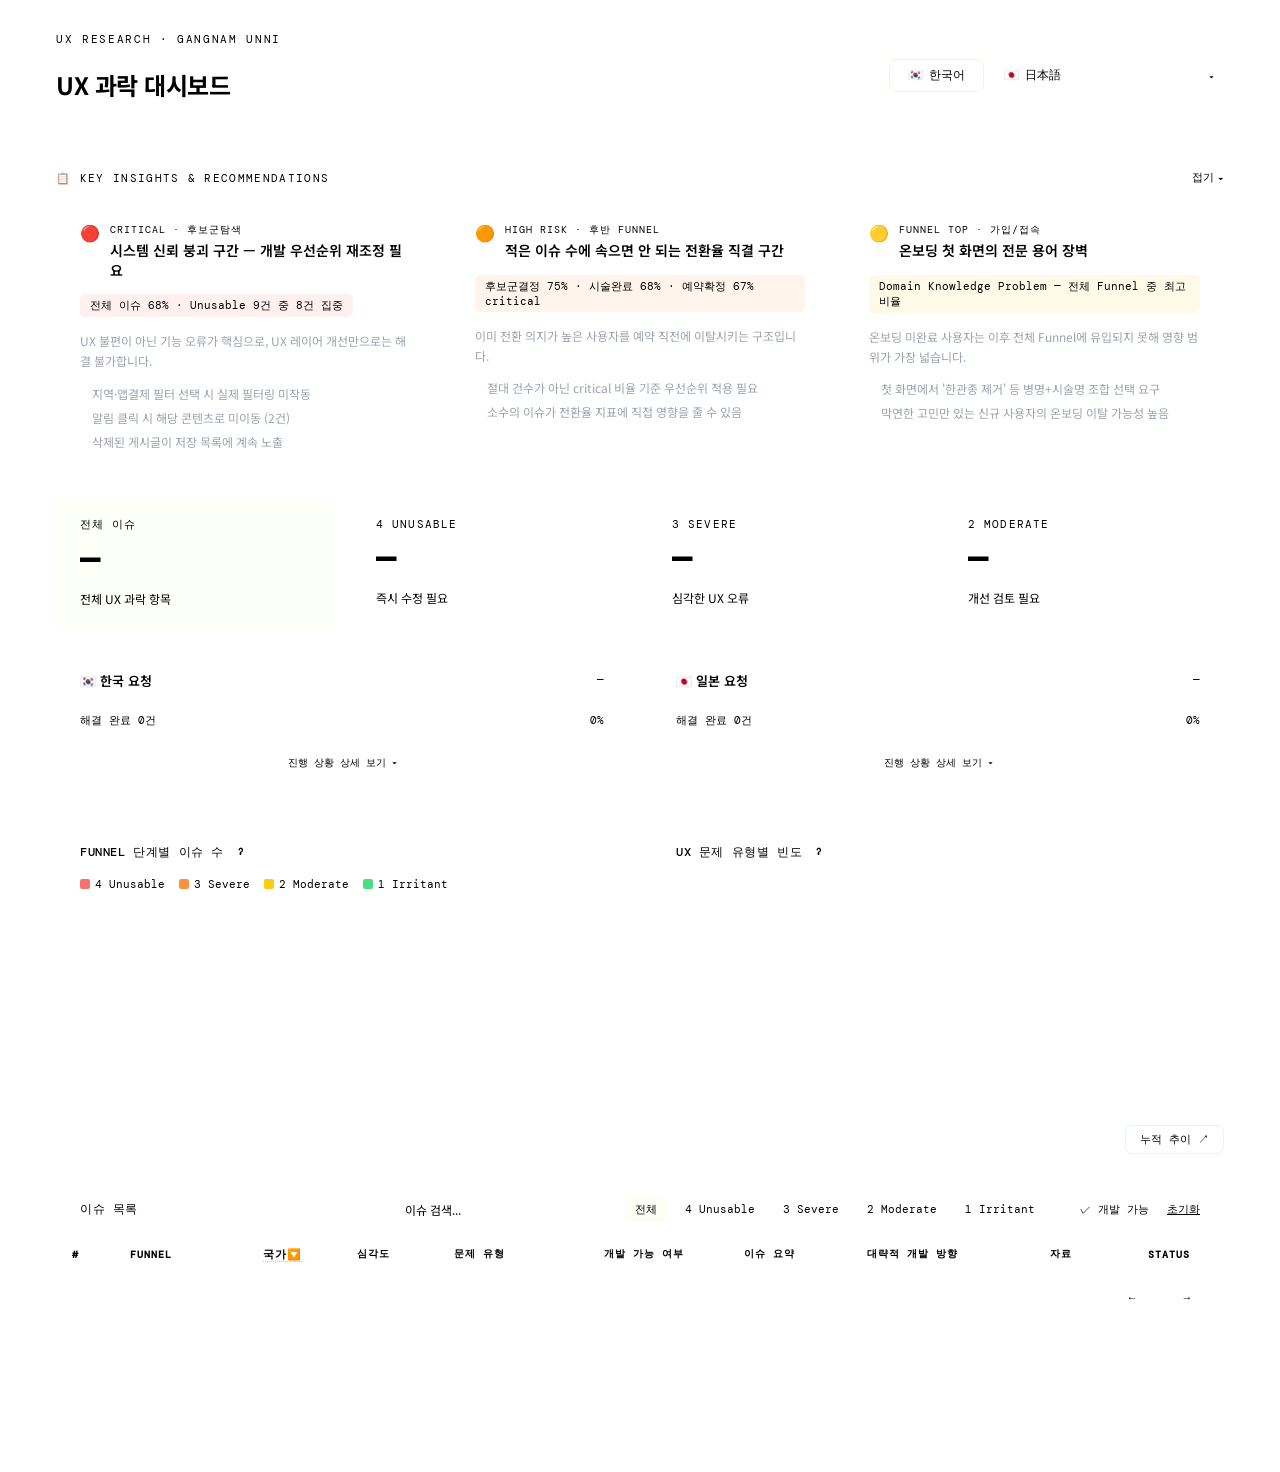
==== index.html @ 92f49748 "Split ux_dashboard_4.html into separate HTML/CSS/JS files - index.html: HTML structure only (20KB, w" ====
<!DOCTYPE html>
<html lang="ko">
<head>
<meta charset="UTF-8">
<meta name="viewport" content="width=device-width, initial-scale=1.0">
<title>UX 과락 대시보드 — 강남언니</title>
<link rel="preconnect" href="https://fonts.googleapis.com">
<link href="https://fonts.googleapis.com/css2?family=Noto+Sans+KR:wght@300;400;500;700&family=Noto+Sans+JP:wght@300;400;500;700&family=DM+Mono:wght@400;500&display=swap" rel="stylesheet">
<script src="https://cdnjs.cloudflare.com/ajax/libs/Chart.js/4.4.1/chart.umd.min.js"></script>
<link rel="stylesheet" href="style.css">
</head>
<body>

<!-- HEADER -->
<header>
  <div class="header-left">
    <div class="header-eyebrow" id="header-eyebrow">UX Research · Gangnam Unni</div>
    <h1 id="header-title">UX 과락 대시보드</h1>
  </div>
  <div class="header-right">
    <div class="lang-seg">
      <button class="lang-btn active-kr" id="btn-kr" onclick="setLang('kr')"><span>🇰🇷</span> 한국어</button>
      <button class="lang-btn" id="btn-jp" onclick="setLang('jp')"><span>🇯🇵</span> 日本語</button>
    </div>
    <div class="period-dropdown-wrap">
      <select class="period-dropdown" id="period-select" onchange="selectPeriod(this.value)"></select>
      <span class="dropdown-arrow">▾</span>
    </div>
  </div>
</header>

<!-- JP BANNER -->
<div class="jp-placeholder" id="jp-placeholder">
  <div class="jp-banner">
    <div>
      <div class="jp-banner-text">🗂 日本語版データはまだ登録されていません</div>
      <div class="jp-banner-sub">데이터 파일을 업로드하면 이 대시보드에 추가할 수 있습니다</div>
    </div>
    <div class="jp-upload-hint">+ 다음 분기에 파일 업로드 시 자동 추가</div>
  </div>
</div>

<!-- SUMMARY -->
<div class="summary-section">
  <div class="summary-header" onclick="toggleSummary()">
    <div class="summary-header-left">
      <div class="summary-eyebrow" id="summary-eyebrow">📋 Key Insights &amp; Recommendations</div>
    </div>
    <div class="summary-toggle">
      <span id="summary-toggle-text">접기</span>
      <span class="summary-toggle-icon" id="summary-toggle-icon">▾</span>
    </div>
  </div>
  <div class="summary-cards" id="summary-cards">

    <!-- CARD 1 -->
    <div class="summary-card red">
      <div class="summary-card-header">
        <div class="summary-icon">🔴</div>
        <div class="summary-card-titles">
          <div class="summary-card-label" id="sc1-label">Critical · 후보군탐색</div>
          <div class="summary-card-title" id="sc1-title">시스템 신뢰 붕괴 구간 — 개발 우선순위 재조정 필요</div>
        </div>
      </div>
      <div class="summary-stat" id="sc1-stat">전체 이슈 68% · Unusable 9건 중 8건 집중</div>
      <div class="summary-desc" id="sc1-desc">UX 불편이 아닌 기능 오류가 핵심으로, UX 레이어 개선만으로는 해결 불가합니다.</div>
      <div class="summary-bullets">
        <div class="summary-bullet"><div class="bullet-dot"></div><span id="sc1-b1">지역·앱결제 필터 선택 시 실제 필터링 미작동</span></div>
        <div class="summary-bullet"><div class="bullet-dot"></div><span id="sc1-b2">알림 클릭 시 해당 콘텐츠로 미이동 (2건)</span></div>
        <div class="summary-bullet"><div class="bullet-dot"></div><span id="sc1-b3">삭제된 게시글이 저장 목록에 계속 노출</span></div>
      </div>
    </div>

    <!-- CARD 2 -->
    <div class="summary-card orange">
      <div class="summary-card-header">
        <div class="summary-icon">🟠</div>
        <div class="summary-card-titles">
          <div class="summary-card-label" id="sc2-label">High Risk · 후반 Funnel</div>
          <div class="summary-card-title" id="sc2-title">적은 이슈 수에 속으면 안 되는 전환율 직결 구간</div>
        </div>
      </div>
      <div class="summary-stat" id="sc2-stat">후보군결정 75% · 시술완료 68% · 예약확정 67% critical</div>
      <div class="summary-desc" id="sc2-desc">이미 전환 의지가 높은 사용자를 예약 직전에 이탈시키는 구조입니다.</div>
      <div class="summary-bullets">
        <div class="summary-bullet"><div class="bullet-dot"></div><span id="sc2-b1">절대 건수가 아닌 critical 비율 기준 우선순위 적용 필요</span></div>
        <div class="summary-bullet"><div class="bullet-dot"></div><span id="sc2-b2">소수의 이슈가 전환율 지표에 직접 영향을 줄 수 있음</span></div>
      </div>
    </div>

    <!-- CARD 3 -->
    <div class="summary-card yellow">
      <div class="summary-card-header">
        <div class="summary-icon">🟡</div>
        <div class="summary-card-titles">
          <div class="summary-card-label" id="sc3-label">Funnel Top · 가입/접속</div>
          <div class="summary-card-title" id="sc3-title">온보딩 첫 화면의 전문 용어 장벽</div>
        </div>
      </div>
      <div class="summary-stat" id="sc3-stat">Domain Knowledge Problem — 전체 Funnel 중 최고 비율</div>
      <div class="summary-desc" id="sc3-desc">온보딩 미완료 사용자는 이후 전체 Funnel에 유입되지 못해 영향 범위가 가장 넓습니다.</div>
      <div class="summary-bullets">
        <div class="summary-bullet"><div class="bullet-dot"></div><span id="sc3-b1">첫 화면에서 '한관종 제거' 등 병명+시술명 조합 선택 요구</span></div>
        <div class="summary-bullet"><div class="bullet-dot"></div><span id="sc3-b2">막연한 고민만 있는 신규 사용자의 온보딩 이탈 가능성 높음</span></div>
      </div>
    </div>

  </div>
</div>

<!-- MAIN -->
<main id="main-content">
  <div class="kpi-row">
    <div class="kpi-card active" onclick="filterSeverity('all')" id="kpi-all">
      <div class="kpi-label" id="kpi-label-all">전체 이슈</div>
      <div class="kpi-value" style="color:var(--current-accent)" id="kpi-total-val">—</div>
      <div class="kpi-sub" id="kpi-sub-all">전체 UX 과락 항목</div>
    </div>
    <div class="kpi-card" onclick="filterSeverity('4 Unusable')" id="kpi-4">
      <div class="kpi-label">4 Unusable</div>
      <div class="kpi-value sev-4" id="kpi-4-val">—</div>
      <div class="kpi-sub" id="kpi-sub-4">즉시 수정 필요</div>
    </div>
    <div class="kpi-card" onclick="filterSeverity('3 Severe')" id="kpi-3">
      <div class="kpi-label">3 Severe</div>
      <div class="kpi-value sev-3" id="kpi-3-val">—</div>
      <div class="kpi-sub" id="kpi-sub-3">심각한 UX 오류</div>
    </div>
    <div class="kpi-card" onclick="filterSeverity('2 Moderate')" id="kpi-2">
      <div class="kpi-label">2 Moderate</div>
      <div class="kpi-value sev-2" id="kpi-2-val">—</div>
      <div class="kpi-sub" id="kpi-sub-2">개선 검토 필요</div>
    </div>
  </div>

  <div class="country-row" id="country-row">
    <div class="country-card">
      <div class="country-card-header">
        <span class="country-card-title" id="country-kr-title">🇰🇷 한국 요청</span>
        <span class="country-card-total" id="country-kr-total">—</span>
      </div>
      <div class="country-progress-wrap">
        <div class="country-progress-bg" id="country-kr-bar"></div>
        <div class="country-progress-label">
          <span id="country-kr-done">해결 완료 0건</span>
          <span id="country-kr-pct">0%</span>
        </div>
      </div>
      <div class="country-legend" id="country-kr-legend"></div>
      <button class="country-detail-btn" id="country-kr-detail-btn" onclick="toggleCountryDetail()"><span class="detail-btn-text">진행 상황 상세 보기</span> <span class="detail-btn-arrow">▾</span></button>
      <div class="country-detail-panel" id="country-kr-detail-panel">
        <div class="country-vbar-area" id="country-kr-vbar"></div>
      </div>
    </div>
    <div class="country-card">
      <div class="country-card-header">
        <span class="country-card-title" id="country-jp-title">🇯🇵 일본 요청</span>
        <span class="country-card-total" id="country-jp-total">—</span>
      </div>
      <div class="country-progress-wrap">
        <div class="country-progress-bg" id="country-jp-bar"></div>
        <div class="country-progress-label">
          <span id="country-jp-done">해결 완료 0건</span>
          <span id="country-jp-pct">0%</span>
        </div>
      </div>
      <div class="country-legend" id="country-jp-legend"></div>
      <button class="country-detail-btn" id="country-jp-detail-btn" onclick="toggleCountryDetail()"><span class="detail-btn-text">진행 상황 상세 보기</span> <span class="detail-btn-arrow">▾</span></button>
      <div class="country-detail-panel" id="country-jp-detail-panel">
        <div class="country-vbar-area" id="country-jp-vbar"></div>
      </div>
    </div>
  </div>

  <div class="charts-row">
    <div class="chart-card">
      <div class="chart-title-wrap">
        <span class="chart-title" id="funnel-chart-title">Funnel 단계별 이슈 수</span>
        <div class="chart-info-btn">?
          <div class="chart-tooltip-panel">
            <div class="tooltip-section-title">Severity Scale</div>
            <div class="tooltip-item">
              <div class="tooltip-item-header"><span class="sev-badge s4">4 Unusable</span></div>
              <div class="tooltip-item-en">The user is not able to or will not want to use a particular part of the product because of the way that the product has been designed and implemented.</div>
              <div class="tooltip-item-kr">제품의 설계 및 구현 방식 때문에 사용자가 제품의 특정 부분을 사용할 수 없거나 사용하고 싶어하지 않습니다.</div>
              <div class="tooltip-item-jp">製品の設計・実装により、ユーザーが製品の特定部分を使用できない、または使いたくない状態。</div>
            </div>
            <div class="tooltip-item">
              <div class="tooltip-item-header"><span class="sev-badge s3">3 Severe</span></div>
              <div class="tooltip-item-en">The user will probably use or attempt to use the product here, but will be severely limited in his or her ability to do so.</div>
              <div class="tooltip-item-kr">사용자는 제품을 사용하거나 사용을 시도하겠지만, 심각한 제약이 따릅니다.</div>
              <div class="tooltip-item-jp">ユーザーは製品を使用または使用を試みるが、深刻な制約が伴う。</div>
            </div>
            <div class="tooltip-item">
              <div class="tooltip-item-header"><span class="sev-badge s2">2 Moderate</span></div>
              <div class="tooltip-item-en">The user will be able to use the product in most cases, but will have to undertake some moderate effort in getting around the problem.</div>
              <div class="tooltip-item-kr">대부분의 경우, 사용자는 제품을 사용할 수 있지만 문제를 해결하기 위해 어느 정도 노력을 기울여야 합니다.</div>
              <div class="tooltip-item-jp">ほとんどの場合、製品を使用できるが、問題を回避するためにある程度の努力が必要。</div>
            </div>
            <div class="tooltip-item">
              <div class="tooltip-item-header"><span class="sev-badge s1">1 Irritant</span></div>
              <div class="tooltip-item-en">The problem occurs only intermittently, can be circumvented easily, or is dependent on a standard that is outside the product's boundaries. Could also be a cosmetic problem.</div>
              <div class="tooltip-item-kr">문제가 간헐적으로만 발생하거나, 쉽게 해결할 수 있거나, 제품을 넘어선 기준에 관련된 문제입니다. 형태나 미적인 측면의 문제일 수도 있습니다.</div>
              <div class="tooltip-item-jp">問題は散発的・容易に回避可能か、製品範囲外の基準に関わるもの。外観や美観上の問題も含む。</div>
            </div>
          </div>
        </div>
      </div>
      <div class="stack-legend">
        <div class="legend-item"><div class="legend-dot" style="background:#f87171"></div>4 Unusable</div>
        <div class="legend-item"><div class="legend-dot" style="background:#fb923c"></div>3 Severe</div>
        <div class="legend-item"><div class="legend-dot" style="background:#facc15"></div>2 Moderate</div>
        <div class="legend-item"><div class="legend-dot" style="background:#4ade80"></div>1 Irritant</div>
      </div>
      <div class="funnel-bars" id="funnel-bars"></div>
    </div>
    <div class="chart-card">
      <div class="chart-title-wrap">
        <span class="chart-title" id="prob-chart-title">UX 문제 유형별 빈도</span>
        <div class="chart-info-btn">?
          <div class="chart-tooltip-panel align-right">
            <div class="tooltip-section-title tooltip-kr-title">UX 문제 유형</div>
              <div class="tooltip-section-title tooltip-jp-title">UX問題タイプ</div>
            <div class="tooltip-item">
              <div class="tooltip-prob-name">UX Writing Fail</div>
              <div class="tooltip-prob-desc">레이블, 안내문구 등 고객이 인지하는 단어 또는 문장에 발생하는 문제</div>
              <div class="tooltip-prob-desc-jp">ラベル・案内文など、顧客が認識する言葉や文章に関する問題。</div>
            </div>
            <div class="tooltip-item">
              <div class="tooltip-prob-name">Priority Fail</div>
              <div class="tooltip-prob-desc">화면 상의 우선순위가 불명확하여 발생하는 문제</div>
              <div class="tooltip-prob-desc-jp">画面上の優先順位が不明確で生じる問題。</div>
            </div>
            <div class="tooltip-item">
              <div class="tooltip-prob-name">Cognitive Load Problem</div>
              <div class="tooltip-prob-desc">고객에게 인지적 부하를 일으켜 선택에 어려움을 가중시키는 문제</div>
              <div class="tooltip-prob-desc-jp">顧客に認知的負荷を与え、選択を困難にする問題。</div>
            </div>
            <div class="tooltip-item">
              <div class="tooltip-prob-name">Domain Knowledge Problem</div>
              <div class="tooltip-prob-desc">고객에게 높은 수준의 전문성을 요구하는 문제</div>
              <div class="tooltip-prob-desc-jp">顧客に高い専門知識を要求する問題。</div>
            </div>
            <div class="tooltip-item">
              <div class="tooltip-prob-name">Expectation Fail</div>
              <div class="tooltip-prob-desc">고객과의 인터랙션에서 출력이 고객의 기대와 호응하지 않아 발생하는 문제 전반</div>
              <div class="tooltip-prob-desc-jp">操作に対する出力が顧客の期待と合わず生じる問題全般。</div>
            </div>
            <div class="tooltip-item">
              <div class="tooltip-prob-name">UX Consistency Fail</div>
              <div class="tooltip-prob-desc">일관되지 못한 UX/UI로 인해 발생하는 문제</div>
              <div class="tooltip-prob-desc-jp">一貫性のないUX/UIにより生じる問題。</div>
            </div>
            <div class="tooltip-item">
              <div class="tooltip-prob-name">Poor UX Problem</div>
              <div class="tooltip-prob-desc">제품이 갖춰야 할 기본적인 기능성 미달에 대한 문제</div>
              <div class="tooltip-prob-desc-jp">製品が備えるべき基本的な機能性が不足している問題。</div>
            </div>
          </div>
        </div>
      </div>
      <div class="chart-wrap"><canvas id="probChart"></canvas></div>
    </div>
  </div>

  <div class="trend-toggle-wrap">
    <button class="trend-toggle-btn" id="trend-toggle-btn" onclick="toggleTrend()">누적 추이 ↗</button>
  </div>
  <div class="trend-panel" id="trend-panel"></div>

  <div class="table-card">
    <div class="table-header">
      <div class="table-title" id="table-title">이슈 목록</div>
      <div class="filters">
        <input class="search-input" id="searchInput" type="text" placeholder="이슈 검색...">
        <button class="filter-btn active" onclick="filterSeverity('all')" id="fb-all">전체</button>
        <button class="filter-btn" onclick="filterSeverity('4 Unusable')" id="fb-4" style="color:var(--s4)">4 Unusable</button>
        <button class="filter-btn" onclick="filterSeverity('3 Severe')" id="fb-3" style="color:var(--s3)">3 Severe</button>
        <button class="filter-btn" onclick="filterSeverity('2 Moderate')" id="fb-2" style="color:var(--s2)">2 Moderate</button>
        <button class="filter-btn" onclick="filterSeverity('1 Irritant')" id="fb-1" style="color:var(--s1)">1 Irritant</button>
        <span class="filter-divider"></span>
        <button class="filter-btn spec-filter-btn" onclick="toggleServerSpec()" id="fb-server-spec">✓ 개발 가능</button>
        <button class="reset-btn" onclick="resetAll()" id="reset-btn">초기화</button>
      </div>
    </div>
    <table class="issue-table">
      <thead>
        <tr>
          <th>#</th><th id="th-funnel">Funnel</th><th id="th-origin" style="text-align:center;white-space:nowrap;position:relative"><div class="th-origin-wrap"><span class="origin-filter-btn" id="origin-filter-btn" onclick="toggleOriginDropdown(event)"><span id="origin-filter-label">국가</span>🔽</span><div class="origin-filter-dropdown" id="origin-filter-dropdown" style="display:none"><div class="origin-filter-option active" data-val="all" onclick="setOriginFilter('all')">전체</div><div class="origin-filter-option" data-val="kr" onclick="setOriginFilter('kr')">KR</div><div class="origin-filter-option" data-val="jp" onclick="setOriginFilter('jp')">JP</div></div></div></th><th id="th-sev">심각도</th>
          <th id="th-type">문제 유형</th><th id="th-server-spec" style="text-align:center;white-space:nowrap">개발 가능 여부</th><th id="th-summary">이슈 요약</th><th id="th-dev-dir">대략적 개발 방향</th><th id="th-media">자료</th><th id="th-resolved" style="text-align:center;white-space:nowrap">Status</th>
        </tr>
      </thead>
      <tbody id="issueTableBody"></tbody>
    </table>
    <div class="table-footer">
      <span id="table-count"></span>
      <div class="page-btns">
        <button class="page-btn" id="prevBtn" onclick="changePage(-1)">←</button>
        <span id="page-indicator" style="padding:0 8px;"></span>
        <button class="page-btn" id="nextBtn" onclick="changePage(1)">→</button>
      </div>
    </div>
  </div>
</main>

<!-- MODAL -->
<div class="modal-overlay" id="modalOverlay" onclick="closeModal(event)">
  <div class="modal">
    <div class="modal-header">
      <button class="modal-close" onclick="closeModalDirect()">✕</button>
      <div class="modal-id" id="modal-id"></div>
      <div class="modal-headline" id="modal-headline"></div>
      <div class="modal-meta" id="modal-meta"></div>
    </div>
    <div class="modal-body" id="modal-body"></div>
  </div>
</div>

<!-- LIGHTBOX -->
<div class="lightbox" id="lightbox" onclick="closeLightbox()">
  <button class="lightbox-close" onclick="closeLightbox()">✕</button>
  <img id="lightbox-img" src="" alt="">
</div>

<div class="stack-tooltip" id="stackTooltip"></div>


<script src="dashboard.js"></script>
</body>
</html>
---- style.css ----
--bg:#0d0f14;--surface:#161a23;--surface2:#1e2330;--border:#2a2f3d;
    --text:#e8eaf0;--muted:#6b7280;--accent:#c8f564;--accent-jp:#f9a8d4;
    --s1:#4ade80;--s2:#facc15;--s3:#fb923c;--s4:#f87171;
    --funnel-color:#7dd3fc;--radius:12px;--current-accent:#c8f564;
  }
  *{box-sizing:border-box;margin:0;padding:0;}
  body{font-family:"Noto Sans KR",sans-serif;background:var(--bg);color:var(--text);min-height:100vh;}
  body.lang-jp{font-family:"Noto Sans JP",sans-serif;}

  /* HEADER */
  header{padding:24px 48px;border-bottom:1px solid var(--border);display:flex;align-items:center;justify-content:space-between;gap:24px;flex-wrap:wrap;}
  .header-left{display:flex;flex-direction:column;gap:5px;}
  .header-eyebrow{font-family:"DM Mono",monospace;font-size:11px;letter-spacing:0.15em;color:var(--current-accent);text-transform:uppercase;transition:color 0.3s;}
  h1{font-size:24px;font-weight:700;letter-spacing:-0.02em;}
  .header-right{display:flex;align-items:center;gap:12px;}
  .lang-seg{display:flex;background:var(--surface);border:1px solid var(--border);border-radius:10px;padding:3px;gap:2px;}
  .lang-btn{font-family:"DM Mono",monospace;font-size:12px;font-weight:500;padding:7px 18px;border-radius:7px;border:none;background:transparent;color:var(--muted);cursor:pointer;transition:all 0.2s;display:flex;align-items:center;gap:6px;white-space:nowrap;}
  .lang-btn:hover{color:var(--text);}
  .lang-btn.active-kr{background:var(--surface2);color:var(--accent);border:1px solid rgba(200,245,100,0.3);}
  .lang-btn.active-jp{background:var(--surface2);color:var(--accent-jp);border:1px solid rgba(249,168,212,0.3);}
  .period-dropdown-wrap{position:relative;}
  .period-dropdown{appearance:none;-webkit-appearance:none;background:var(--surface);border:1px solid var(--border);color:var(--text);font-family:"DM Mono",monospace;font-size:12px;padding:8px 32px 8px 14px;border-radius:8px;cursor:pointer;outline:none;transition:border-color 0.15s;min-width:130px;}
  .period-dropdown:hover{border-color:var(--muted);}
  .period-dropdown:focus{border-color:var(--current-accent);}
  .dropdown-arrow{position:absolute;right:10px;top:50%;transform:translateY(-50%);pointer-events:none;color:var(--muted);font-size:10px;}

  /* JP BANNER */
  .jp-placeholder{display:none;}
  .jp-placeholder.visible{display:block;}
  .jp-banner{background:linear-gradient(135deg,rgba(249,168,212,0.06),rgba(249,168,212,0.02));border-bottom:1px solid rgba(249,168,212,0.15);padding:18px 48px;display:flex;align-items:center;justify-content:space-between;gap:16px;}
  .jp-banner-text{font-size:13px;color:var(--accent-jp);}
  .jp-banner-sub{font-size:11px;color:var(--muted);margin-top:3px;font-family:"DM Mono",monospace;}
  .jp-upload-hint{font-size:11px;font-family:"DM Mono",monospace;color:var(--muted);border:1px dashed rgba(249,168,212,0.25);border-radius:6px;padding:8px 14px;white-space:nowrap;}

  /* SUMMARY SECTION */
  .summary-section{padding:28px 48px 0;}
  .summary-header{display:flex;align-items:center;justify-content:space-between;margin-bottom:16px;cursor:pointer;user-select:none;}
  .summary-header-left{display:flex;align-items:center;gap:10px;}
  .summary-eyebrow{font-family:"DM Mono",monospace;font-size:11px;letter-spacing:0.12em;color:var(--current-accent);text-transform:uppercase;}
  .summary-toggle{font-family:"DM Mono",monospace;font-size:11px;color:var(--muted);display:flex;align-items:center;gap:4px;transition:color 0.15s;}
  .summary-toggle:hover{color:var(--text);}
  .summary-toggle-icon{transition:transform 0.25s;}
  .summary-toggle-icon.collapsed{transform:rotate(-90deg);}

  .summary-cards{display:grid;grid-template-columns:repeat(3,1fr);gap:16px;overflow:hidden;max-height:600px;transition:max-height 0.4s cubic-bezier(0.16,1,0.3,1),opacity 0.3s;}
  .summary-cards.collapsed{max-height:0;opacity:0;pointer-events:none;}

  .summary-card{background:var(--surface);border:1px solid var(--border);border-radius:var(--radius);padding:22px 24px;display:flex;flex-direction:column;gap:14px;}
  .summary-card.red{border-left:3px solid var(--s4);}
  .summary-card.orange{border-left:3px solid var(--s3);}
  .summary-card.yellow{border-left:3px solid var(--s2);}

  .summary-card-header{display:flex;align-items:flex-start;gap:10px;}
  .summary-icon{font-size:16px;line-height:1;margin-top:1px;flex-shrink:0;}
  .summary-card-titles{}
  .summary-card-label{font-family:"DM Mono",monospace;font-size:10px;letter-spacing:0.1em;color:var(--muted);text-transform:uppercase;margin-bottom:4px;}
  .summary-card-title{font-size:14px;font-weight:600;line-height:1.4;color:var(--text);}

  .summary-desc{font-size:12px;line-height:1.65;color:#9ca3af;}

  .summary-bullets{display:flex;flex-direction:column;gap:6px;}
  .summary-bullet{display:flex;align-items:flex-start;gap:8px;font-size:12px;color:#9ca3af;line-height:1.5;}
  .bullet-dot{width:4px;height:4px;border-radius:50%;flex-shrink:0;margin-top:6px;}
  .red .bullet-dot{background:var(--s4);}
  .orange .bullet-dot{background:var(--s3);}
  .yellow .bullet-dot{background:var(--s2);}

  .summary-stat{font-family:"DM Mono",monospace;font-size:11px;padding:4px 10px;border-radius:5px;display:inline-flex;align-items:center;gap:5px;width:fit-content;}
  .red .summary-stat{background:rgba(248,113,113,0.1);color:var(--s4);}
  .orange .summary-stat{background:rgba(251,146,60,0.1);color:var(--s3);}
  .yellow .summary-stat{background:rgba(250,204,21,0.1);color:var(--s2);}

  /* MAIN */
  main{padding:24px 48px;display:grid;gap:24px;}

  /* KPI */
  .kpi-row{display:grid;grid-template-columns:repeat(4,1fr);gap:16px;}
  .kpi-card{background:var(--surface);border:1px solid var(--border);border-radius:var(--radius);padding:20px 24px;display:flex;flex-direction:column;gap:8px;cursor:pointer;transition:border-color 0.2s,transform 0.15s;}
  .kpi-card:hover{border-color:var(--current-accent);transform:translateY(-2px);}
  .kpi-card.active{border-color:var(--current-accent);background:rgba(200,245,100,0.04);}
  body.lang-jp .kpi-card.active{background:rgba(249,168,212,0.04);}
  .kpi-label{font-size:11px;font-family:"DM Mono",monospace;letter-spacing:0.1em;color:var(--muted);text-transform:uppercase;}
  .kpi-value{font-size:32px;font-weight:700;font-family:"DM Mono",monospace;letter-spacing:-0.03em;}
  .kpi-sub{font-size:12px;color:var(--muted);}
  .sev-1{color:var(--s1);}.sev-2{color:var(--s2);}.sev-3{color:var(--s3);}.sev-4{color:var(--s4);}

  /* CHARTS */
  .charts-row{display:grid;grid-template-columns:1fr 1fr;gap:24px;}
  .chart-card{background:var(--surface);border:1px solid var(--border);border-radius:var(--radius);padding:24px;display:flex;flex-direction:column;}
  .chart-title-wrap{display:flex;align-items:center;gap:8px;margin-bottom:16px;}
  .chart-title{font-size:12px;font-weight:500;color:var(--muted);letter-spacing:0.05em;font-family:"DM Mono",monospace;text-transform:uppercase;}
  .chart-info-btn{position:relative;width:16px;height:16px;border-radius:50%;border:1.5px solid var(--border);color:var(--muted);font-size:9px;font-family:"DM Mono",monospace;font-weight:700;cursor:pointer;display:flex;align-items:center;justify-content:center;flex-shrink:0;transition:border-color 0.15s,color 0.15s,background 0.15s;user-select:none;line-height:1;}
  .chart-info-btn:hover{border-color:var(--current-accent);color:var(--current-accent);background:rgba(200,245,100,0.06);}
  body.lang-jp .chart-info-btn:hover{background:rgba(249,168,212,0.06);}
  .chart-tooltip-panel{position:absolute;top:calc(100% + 8px);left:0;width:360px;background:var(--surface2);border:1px solid var(--border);border-radius:var(--radius);padding:16px 18px;z-index:300;opacity:0;pointer-events:none;transition:opacity 0.15s,transform 0.15s;transform:translateY(-6px);box-shadow:0 12px 40px rgba(0,0,0,0.55);}
  .chart-tooltip-panel.align-right{left:auto;right:0;}
  .chart-info-btn:hover .chart-tooltip-panel{opacity:1;pointer-events:auto;transform:translateY(0);}
  .tooltip-section-title{font-family:"DM Mono",monospace;font-size:9px;letter-spacing:0.14em;color:var(--muted);text-transform:uppercase;margin-bottom:12px;}
  .tooltip-item{padding:10px 0;border-bottom:1px solid var(--border);display:flex;flex-direction:column;gap:5px;}
  .tooltip-item:first-of-type{padding-top:0;}
  .tooltip-item:last-child{border-bottom:none;padding-bottom:0;}
  .tooltip-item-header{margin-bottom:2px;}
  .tooltip-item-en{font-size:11px;color:var(--text);line-height:1.55;}
  .tooltip-item-kr{font-size:11px;color:var(--muted);line-height:1.55;}
  body.lang-jp .tooltip-item-kr{display:none;}
  .tooltip-item-jp{display:none;font-size:11px;color:var(--muted);line-height:1.55;}
  body.lang-jp .tooltip-item-jp{display:block;}
  body.lang-jp .tooltip-prob-desc{display:none;}
  .tooltip-prob-desc-jp{display:none;font-size:11px;color:var(--muted);line-height:1.55;}
  body.lang-jp .tooltip-prob-desc-jp{display:block;}
  .tooltip-kr-title{}
  body.lang-jp .tooltip-kr-title{display:none;}
  .tooltip-jp-title{display:none;}
  body.lang-jp .tooltip-jp-title{display:block;}
  .tooltip-prob-name{font-size:11px;font-weight:600;color:var(--text);font-family:"DM Mono",monospace;}
  .tooltip-prob-desc{font-size:11px;color:var(--muted);line-height:1.55;}
  .chart-wrap{position:relative;flex:1;min-height:200px;}
  .stack-legend{display:flex;gap:14px;margin-bottom:14px;flex-wrap:wrap;}
  .legend-item{display:flex;align-items:center;gap:5px;font-size:11px;color:var(--muted);font-family:"DM Mono",monospace;}
  .legend-dot{width:10px;height:10px;border-radius:2px;flex-shrink:0;}
  .funnel-bars{display:flex;flex-direction:column;gap:10px;flex:1;}
  .funnel-row{display:flex;align-items:center;gap:12px;}
  .funnel-name{font-size:11px;color:var(--muted);width:110px;flex-shrink:0;white-space:nowrap;overflow:hidden;text-overflow:ellipsis;cursor:pointer;transition:color 0.15s,background 0.15s;border-radius:4px;padding:2px 5px;margin-left:-5px;text-decoration:underline;text-decoration-style:dotted;text-decoration-color:rgba(107,114,128,0.4);text-underline-offset:3px;}
  .funnel-name:hover{color:var(--text);background:var(--surface2);text-decoration-color:var(--muted);}
  .funnel-name.selected{color:var(--current-accent);font-weight:600;text-decoration-color:var(--current-accent);text-decoration-style:solid;}
  .funnel-bar-bg{flex:1;background:var(--surface2);border-radius:5px;height:22px;overflow:hidden;cursor:pointer;display:flex;}
  .stack-seg{height:100%;transition:width 0.6s cubic-bezier(0.16,1,0.3,1);display:flex;align-items:center;justify-content:center;min-width:0;overflow:hidden;}
  .stack-seg:first-child{border-radius:5px 0 0 5px;}
  .stack-seg:last-child{border-radius:0 5px 5px 0;}
  .stack-seg:only-child{border-radius:5px;}
  .stack-label{font-family:"DM Mono",monospace;font-size:10px;color:rgba(0,0,0,0.75);font-weight:600;white-space:nowrap;pointer-events:none;}
  .funnel-total{font-family:"DM Mono",monospace;font-size:11px;color:var(--muted);width:28px;text-align:right;flex-shrink:0;}

  /* TABLE */
  .table-card{background:var(--surface);border:1px solid var(--border);border-radius:var(--radius);overflow:hidden;}
  .table-header{padding:18px 24px 14px;display:flex;align-items:center;justify-content:space-between;border-bottom:1px solid var(--border);gap:16px;flex-wrap:wrap;}
  .table-title{font-size:12px;font-family:"DM Mono",monospace;color:var(--muted);text-transform:uppercase;letter-spacing:0.05em;}
  .filters{display:flex;gap:8px;flex-wrap:wrap;align-items:center;}
  .filter-btn{font-size:11px;font-family:"DM Mono",monospace;padding:5px 10px;border-radius:6px;border:1px solid var(--border);background:transparent;color:var(--muted);cursor:pointer;transition:all 0.15s;white-space:nowrap;}
  .filter-btn:hover{border-color:var(--text);color:var(--text);}
  .filter-btn.active{border-color:var(--current-accent);color:var(--current-accent);background:rgba(200,245,100,0.07);}
  body.lang-jp .filter-btn.active{background:rgba(249,168,212,0.07);}
  .spec-filter-btn.active{border-color:var(--s1)!important;color:var(--s1)!important;background:rgba(74,222,128,0.1)!important;}
  .search-input{background:var(--surface2);border:1px solid var(--border);border-radius:6px;padding:5px 12px;color:var(--text);font-size:12px;outline:none;width:200px;transition:border-color 0.15s;font-family:inherit;}
  .search-input:focus{border-color:var(--current-accent);}
  .search-input::placeholder{color:var(--muted);}
  .issue-table{width:100%;border-collapse:collapse;}
  .issue-table th{font-size:10px;font-family:"DM Mono",monospace;letter-spacing:0.1em;color:var(--muted);text-transform:uppercase;padding:10px 16px;text-align:left;border-bottom:1px solid var(--border);background:var(--surface2);}
  .issue-table td{padding:13px 16px;font-size:13px;border-bottom:1px solid rgba(42,47,61,0.5);vertical-align:middle;}
  .issue-table tr:last-child td{border-bottom:none;}
  .issue-table tbody tr{cursor:pointer;transition:background 0.1s;}
  .issue-table tbody tr:hover{background:var(--surface2);}
  .spec-badge{display:inline-flex;align-items:center;justify-content:center;width:18px;height:18px;border-radius:50%;background:rgba(74,222,128,0.15);color:var(--s1);font-size:11px;font-weight:700;line-height:1;}
  .dev-dir-text{font-size:11px;color:#9ca3af;line-height:1.5;max-width:200px;display:-webkit-box;-webkit-line-clamp:2;-webkit-box-orient:vertical;overflow:hidden;}
  .sev-badge{display:inline-flex;align-items:center;font-family:"DM Mono",monospace;font-size:10px;padding:3px 8px;border-radius:4px;white-space:nowrap;font-weight:500;}
  .sev-badge.s1{background:rgba(74,222,128,0.12);color:var(--s1);}
  .sev-badge.s2{background:rgba(250,204,21,0.12);color:var(--s2);}
  .sev-badge.s3{background:rgba(251,146,60,0.12);color:var(--s3);}
  .sev-badge.s4{background:rgba(248,113,113,0.18);color:var(--s4);}
  .prob-tag{display:inline-block;font-size:10px;background:var(--surface2);border:1px solid var(--border);border-radius:4px;padding:2px 6px;color:var(--muted);margin:1px 1px 1px 0;white-space:nowrap;}
  .issue-text{line-height:1.5;color:var(--text);max-width:440px;display:-webkit-box;-webkit-line-clamp:2;-webkit-box-orient:vertical;overflow:hidden;}
  .has-img-icon{display:inline-flex;align-items:center;gap:3px;font-size:10px;color:var(--muted);font-family:"DM Mono",monospace;white-space:nowrap;}
  .row-num{font-family:"DM Mono",monospace;font-size:11px;color:var(--muted);}
  .status-select{appearance:none;-webkit-appearance:none;background:var(--surface);border:1px solid var(--border);color:var(--muted);font-size:10px;font-family:"DM Mono",monospace;padding:3px 22px 3px 8px;border-radius:5px;cursor:pointer;outline:none;transition:border-color 0.15s,color 0.15s;white-space:nowrap;background-image:url("data:image/svg+xml,%3Csvg xmlns='http://www.w3.org/2000/svg' width='10' height='6'%3E%3Cpath d='M0 0l5 6 5-6z' fill='%236b7280'/%3E%3C/svg%3E");background-repeat:no-repeat;background-position:right 6px center;min-width:76px;}
  .status-select:hover{border-color:var(--muted);}
  .status-select.s-planned{border-color:#7dd3fc;color:#7dd3fc;background-color:rgba(125,211,252,0.06);}
  .status-select.s-progress{border-color:var(--s3);color:var(--s3);background-color:rgba(251,146,60,0.06);}
  .status-select.s-done{border-color:var(--s1);color:var(--s1);background-color:rgba(74,222,128,0.06);}
  tr.s-row-done td{opacity:0.38;text-decoration:line-through;text-decoration-color:rgba(255,255,255,0.25);}
  tr.s-row-done td:last-child{opacity:1;text-decoration:none;}
  .table-footer{padding:14px 24px;border-top:1px solid var(--border);font-size:12px;color:var(--muted);font-family:"DM Mono",monospace;display:flex;align-items:center;justify-content:space-between;}
  .page-btns{display:flex;gap:6px;align-items:center;}
  .page-btn{background:var(--surface2);border:1px solid var(--border);color:var(--text);font-size:11px;padding:4px 10px;border-radius:5px;cursor:pointer;font-family:"DM Mono",monospace;transition:border-color 0.15s;}
  .page-btn:hover{border-color:var(--current-accent);color:var(--current-accent);}
  .page-btn:disabled{opacity:0.3;cursor:not-allowed;}
  .filter-divider{width:1px;height:18px;background:var(--border);margin:0 4px;align-self:center;flex-shrink:0;}
  .reset-btn{font-size:11px;color:var(--muted);cursor:pointer;text-decoration:underline;background:none;border:none;font-family:"DM Mono",monospace;padding:0;transition:color 0.15s;}
  .reset-btn:hover{color:var(--current-accent);}

  /* TREND */
  .trend-toggle-wrap{display:flex;justify-content:flex-end;}
  .trend-toggle-btn{font-family:"DM Mono",monospace;font-size:11px;padding:6px 14px;border-radius:7px;border:1px solid rgba(125,211,252,0.25);background:transparent;color:var(--funnel-color);cursor:pointer;transition:all 0.15s;}
  .trend-toggle-btn:hover{background:rgba(125,211,252,0.07);}
  .trend-toggle-btn.active{background:rgba(125,211,252,0.1);border-color:rgba(125,211,252,0.5);}
  .trend-panel{display:none;}
  .trend-panel.visible{display:grid;gap:24px;}
  .trend-grid{display:grid;grid-template-columns:1fr 1fr;gap:24px;}
  .trend-card{background:var(--surface);border:1px solid var(--border);border-radius:var(--radius);padding:24px;}
  .trend-card.full{grid-column:1/-1;}
  .trend-chart-wrap{position:relative;height:200px;}
  .trend-kpi-row{display:grid;grid-template-columns:repeat(4,1fr);gap:16px;}
  .trend-kpi{background:var(--surface);border:1px solid var(--border);border-radius:var(--radius);padding:18px 20px;}
  .trend-kpi-label{font-size:11px;font-family:"DM Mono",monospace;color:var(--muted);letter-spacing:0.08em;text-transform:uppercase;margin-bottom:10px;}
  .trend-kpi-val{font-size:26px;font-weight:700;font-family:"DM Mono",monospace;}
  .trend-kpi-change{font-size:11px;margin-top:4px;font-family:"DM Mono",monospace;}
  .only-one-period{font-size:13px;color:var(--muted);font-family:"DM Mono",monospace;text-align:center;padding:56px 24px;line-height:2;}
  .only-one-period b{color:var(--text);}
  .only-one-period span{display:block;color:var(--current-accent);font-size:11px;margin-top:8px;}

  /* MODAL */
  .modal-overlay{position:fixed;inset:0;background:rgba(0,0,0,0.8);backdrop-filter:blur(6px);z-index:100;display:flex;align-items:center;justify-content:center;padding:24px;opacity:0;pointer-events:none;transition:opacity 0.2s;}
  .modal-overlay.open{opacity:1;pointer-events:all;}
  .modal{background:var(--surface);border:1px solid var(--border);border-radius:16px;width:100%;max-width:720px;max-height:88vh;overflow-y:auto;transform:translateY(16px);transition:transform 0.2s;position:relative;display:flex;flex-direction:column;}
  .modal-overlay.open .modal{transform:translateY(0);}
  .modal-header{padding:28px 32px 20px;border-bottom:1px solid var(--border);position:sticky;top:0;background:var(--surface);z-index:10;}
  .modal-close{position:absolute;top:20px;right:20px;background:var(--surface2);border:1px solid var(--border);color:var(--muted);width:32px;height:32px;border-radius:8px;cursor:pointer;font-size:16px;display:flex;align-items:center;justify-content:center;transition:all 0.15s;}
  .modal-close:hover{color:var(--text);border-color:var(--text);}
  .modal-id{font-family:"DM Mono",monospace;font-size:11px;color:var(--muted);letter-spacing:0.1em;margin-bottom:10px;}
  .modal-headline{font-size:16px;font-weight:600;line-height:1.6;padding-right:36px;margin-bottom:16px;}
  .modal-meta{display:flex;gap:8px;flex-wrap:wrap;}
  .modal-funnel{font-size:11px;color:var(--funnel-color);background:rgba(125,211,252,0.1);border:1px solid rgba(125,211,252,0.2);border-radius:6px;padding:4px 10px;font-family:"DM Mono",monospace;}
  .modal-period-tag{font-size:11px;color:var(--muted);background:var(--surface2);border:1px solid var(--border);border-radius:6px;padding:4px 10px;font-family:"DM Mono",monospace;}
  .modal-body{padding:24px 32px 32px;display:flex;flex-direction:column;gap:24px;}
  .modal-section-label{font-family:"DM Mono",monospace;font-size:10px;letter-spacing:0.12em;color:var(--muted);text-transform:uppercase;margin-bottom:10px;}
  .modal-problem-text{font-size:13px;line-height:1.75;color:var(--text);background:var(--surface2);border-radius:10px;padding:16px 18px;white-space:pre-wrap;}
  .img-gallery{display:grid;grid-template-columns:repeat(auto-fill,minmax(200px,1fr));gap:10px;}
  .img-thumb-wrap{background:var(--surface2);border:1px solid var(--border);border-radius:10px;overflow:hidden;cursor:zoom-in;transition:border-color 0.15s,transform 0.15s;aspect-ratio:9/16;display:flex;align-items:center;justify-content:center;}
  .img-thumb-wrap:hover{border-color:var(--current-accent);transform:scale(1.02);}
  .img-thumb{width:100%;height:100%;object-fit:contain;display:block;}
  .modal-link-btn{display:inline-flex;align-items:center;gap:8px;font-family:"DM Mono",monospace;font-size:12px;color:var(--funnel-color);border:1px solid rgba(125,211,252,0.25);border-radius:8px;padding:8px 14px;text-decoration:none;background:rgba(125,211,252,0.05);transition:all 0.15s;width:fit-content;}
  .modal-link-btn:hover{background:rgba(125,211,252,0.12);border-color:rgba(125,211,252,0.5);}

  /* LIGHTBOX */
  .lightbox{position:fixed;inset:0;background:rgba(0,0,0,0.93);z-index:200;display:flex;align-items:center;justify-content:center;padding:24px;opacity:0;pointer-events:none;transition:opacity 0.2s;}
  .lightbox.open{opacity:1;pointer-events:all;}
  .lightbox img{max-width:100%;max-height:90vh;object-fit:contain;border-radius:8px;}
  .lightbox-close{position:absolute;top:20px;right:20px;background:rgba(255,255,255,0.1);border:1px solid rgba(255,255,255,0.2);color:#fff;width:40px;height:40px;border-radius:10px;cursor:pointer;font-size:18px;display:flex;align-items:center;justify-content:center;transition:background 0.15s;}
  .lightbox-close:hover{background:rgba(255,255,255,0.2);}

  .stack-tooltip{position:fixed;background:var(--surface2);border:1px solid var(--border);border-radius:8px;padding:10px 14px;font-size:12px;font-family:"DM Mono",monospace;color:var(--text);pointer-events:none;z-index:300;opacity:0;transition:opacity 0.1s;white-space:nowrap;line-height:1.8;}

  .country-row{display:grid;grid-template-columns:1fr 1fr;gap:24px;}
  .country-card{background:var(--surface);border:1px solid var(--border);border-radius:var(--radius);padding:20px 24px;}
  .country-card-header{display:flex;align-items:center;justify-content:space-between;margin-bottom:10px;}
  .country-card-title{font-size:13px;font-weight:600;color:var(--text);}
  .country-card-total{font-family:"DM Mono",monospace;font-size:11px;color:var(--muted);}
  .country-progress-wrap{margin:10px 0 6px;}
  .country-progress-bg{height:8px;border-radius:4px;background:var(--border);overflow:hidden;display:flex;}
  .country-progress-seg{height:100%;transition:width 0.5s cubic-bezier(0.16,1,0.3,1);}
  .country-progress-label{font-family:"DM Mono",monospace;font-size:11px;color:var(--muted);margin-top:5px;display:flex;justify-content:space-between;}
  .country-legend{display:flex;gap:12px;flex-wrap:wrap;margin-top:10px;}
  .country-legend-item{font-family:"DM Mono",monospace;font-size:10px;color:var(--muted);display:flex;align-items:center;gap:5px;}
  .country-legend-dot{width:8px;height:8px;border-radius:50%;flex-shrink:0;}
  .country-detail-btn{display:block;width:100%;margin-top:12px;padding:6px 0;background:none;border:1px solid var(--border);border-radius:6px;color:var(--muted);font-family:"DM Mono",monospace;font-size:10px;cursor:pointer;transition:border-color 0.15s,color 0.15s;text-align:center;}
  .country-detail-btn:hover{border-color:var(--muted);color:var(--text);}
  .country-detail-panel{overflow:hidden;max-height:0;transition:max-height 0.38s cubic-bezier(0.16,1,0.3,1);}
  .country-detail-panel.open{max-height:180px;}
  .country-vbar-area{display:flex;align-items:flex-end;gap:6px;height:90px;margin-top:16px;padding:0 4px;}
  .country-vbar-col{display:flex;flex-direction:column;align-items:center;flex:1;min-width:0;}
  .country-vbar-count{font-family:"DM Mono",monospace;font-size:10px;font-weight:600;color:var(--text);margin-bottom:4px;}
  .country-vbar-bar{width:100%;border-radius:3px 3px 0 0;min-height:2px;transition:height 0.45s cubic-bezier(0.16,1,0.3,1);}
  .country-vbar-name{font-family:"DM Mono",monospace;font-size:9px;color:var(--muted);margin-top:5px;text-align:center;white-space:nowrap;overflow:hidden;text-overflow:ellipsis;max-width:100%;}
  .origin-badge{display:inline-block;font-family:"DM Mono",monospace;font-size:10px;font-weight:600;padding:2px 7px;border-radius:4px;cursor:default;user-select:none;}
  
  .origin-kr{background:rgba(200,245,100,0.12);color:var(--accent);border:1px solid rgba(200,245,100,0.3);}
  .origin-jp{background:rgba(249,168,212,0.12);color:var(--accent-jp);border:1px solid rgba(249,168,212,0.3);}
  .th-origin-wrap{position:relative;display:inline-block;}
  .origin-filter-btn{cursor:pointer;user-select:none;white-space:nowrap;font-size:11px;padding:2px 4px;border-radius:4px;transition:color 0.15s;text-decoration:underline;text-decoration-style:dotted;text-decoration-color:rgba(107,114,128,0.4);text-underline-offset:3px;}
  .origin-filter-btn:hover{color:var(--accent);}
  .origin-filter-btn.filtered{color:var(--accent);}
  .origin-filter-dropdown{position:absolute;top:calc(100% + 6px);left:50%;transform:translateX(-50%);background:var(--surface-2,#1e2130);border:1px solid var(--border);border-radius:8px;box-shadow:0 6px 20px rgba(0,0,0,0.55);z-index:400;min-width:76px;overflow:hidden;}
  .origin-filter-option{padding:8px 16px;font-size:12px;font-family:"DM Mono",monospace;cursor:pointer;color:var(--muted);text-align:center;transition:background 0.12s,color 0.12s;}
  .origin-filter-option:hover{background:rgba(255,255,255,0.06);color:var(--text);}
  .origin-filter-option.active{color:var(--accent);font-weight:600;}
  @media(max-width:960px){
    header,.summary-section,main{padding:20px;}
    .kpi-row{grid-template-columns:repeat(2,1fr);}
    .trend-grid,.country-row{grid-template-columns:1fr;}
    .trend-card.full{grid-column:1;}
    .trend-kpi-row{grid-template-columns:repeat(2,1fr);}
    .summary-cards{grid-template-columns:1fr;}
    .img-gallery{grid-template-columns:repeat(auto-fill,minmax(150px,1fr));}
  }
  @media(max-width:600px){
    .charts-row{grid-template-columns:1fr;}
  }
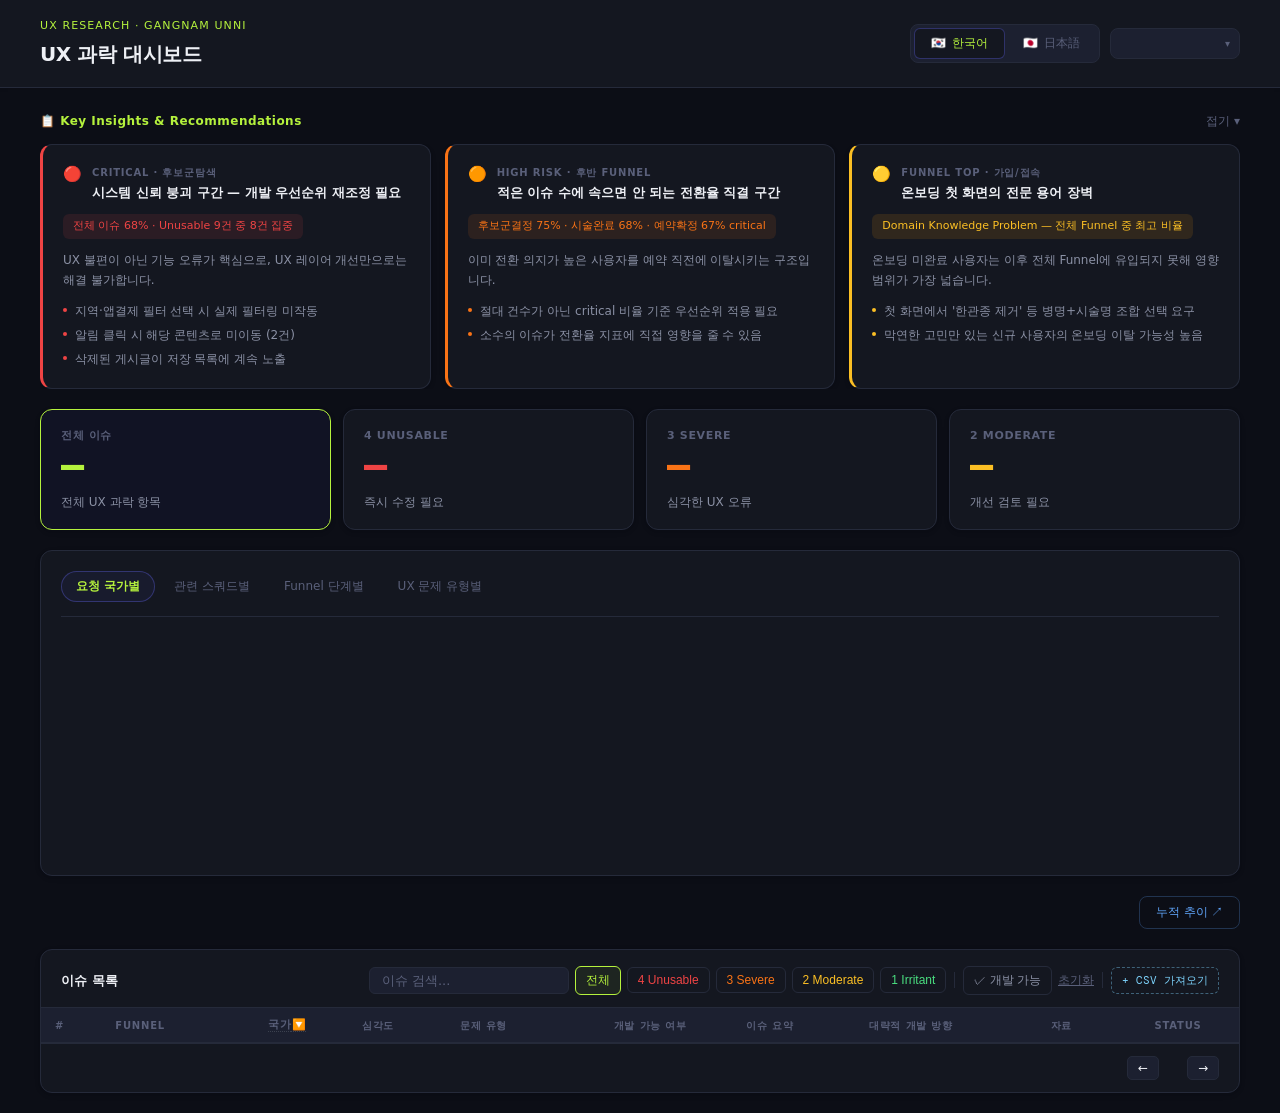
==== commit 35274d74: "sync index.html/dashboard.js/style.css with ux_dashboard_4.html The split files were stale (from com" ====
--- a/index.html
+++ b/index.html
@@ -5,7 +5,8 @@
 <meta name="viewport" content="width=device-width, initial-scale=1.0">
 <title>UX 과락 대시보드 — 강남언니</title>
 <link rel="preconnect" href="https://fonts.googleapis.com">
-<link href="https://fonts.googleapis.com/css2?family=Noto+Sans+KR:wght@300;400;500;700&family=Noto+Sans+JP:wght@300;400;500;700&family=DM+Mono:wght@400;500&display=swap" rel="stylesheet">
+<link href="https://fonts.googleapis.com/css2?family=Noto+Sans+JP:wght@300;400;500;700&family=DM+Mono:wght@400;500&display=swap" rel="stylesheet">
+<link rel="stylesheet" href="https://cdn.jsdelivr.net/gh/orioncactus/pretendard@v1.3.9/dist/web/variable/pretendardvariable.min.css">
 <script src="https://cdnjs.cloudflare.com/ajax/libs/Chart.js/4.4.1/chart.umd.min.js"></script>
 <link rel="stylesheet" href="style.css">
 </head>
@@ -113,7 +114,7 @@
   <div class="kpi-row">
     <div class="kpi-card active" onclick="filterSeverity('all')" id="kpi-all">
       <div class="kpi-label" id="kpi-label-all">전체 이슈</div>
-      <div class="kpi-value" style="color:var(--current-accent)" id="kpi-total-val">—</div>
+      <div class="kpi-value accent-text" id="kpi-total-val">—</div>
       <div class="kpi-sub" id="kpi-sub-all">전체 UX 과락 항목</div>
     </div>
     <div class="kpi-card" onclick="filterSeverity('4 Unusable')" id="kpi-4">
@@ -133,135 +134,37 @@
     </div>
   </div>
 
-  <div class="country-row" id="country-row">
-    <div class="country-card">
-      <div class="country-card-header">
-        <span class="country-card-title" id="country-kr-title">🇰🇷 한국 요청</span>
-        <span class="country-card-total" id="country-kr-total">—</span>
-      </div>
-      <div class="country-progress-wrap">
-        <div class="country-progress-bg" id="country-kr-bar"></div>
-        <div class="country-progress-label">
-          <span id="country-kr-done">해결 완료 0건</span>
-          <span id="country-kr-pct">0%</span>
-        </div>
-      </div>
-      <div class="country-legend" id="country-kr-legend"></div>
-      <button class="country-detail-btn" id="country-kr-detail-btn" onclick="toggleCountryDetail()"><span class="detail-btn-text">진행 상황 상세 보기</span> <span class="detail-btn-arrow">▾</span></button>
-      <div class="country-detail-panel" id="country-kr-detail-panel">
-        <div class="country-vbar-area" id="country-kr-vbar"></div>
-      </div>
-    </div>
-    <div class="country-card">
-      <div class="country-card-header">
-        <span class="country-card-title" id="country-jp-title">🇯🇵 일본 요청</span>
-        <span class="country-card-total" id="country-jp-total">—</span>
-      </div>
-      <div class="country-progress-wrap">
-        <div class="country-progress-bg" id="country-jp-bar"></div>
-        <div class="country-progress-label">
-          <span id="country-jp-done">해결 완료 0건</span>
-          <span id="country-jp-pct">0%</span>
-        </div>
-      </div>
-      <div class="country-legend" id="country-jp-legend"></div>
-      <button class="country-detail-btn" id="country-jp-detail-btn" onclick="toggleCountryDetail()"><span class="detail-btn-text">진행 상황 상세 보기</span> <span class="detail-btn-arrow">▾</span></button>
-      <div class="country-detail-panel" id="country-jp-detail-panel">
-        <div class="country-vbar-area" id="country-jp-vbar"></div>
-      </div>
-    </div>
-  </div>
-
-  <div class="charts-row">
-    <div class="chart-card">
-      <div class="chart-title-wrap">
-        <span class="chart-title" id="funnel-chart-title">Funnel 단계별 이슈 수</span>
-        <div class="chart-info-btn">?
-          <div class="chart-tooltip-panel">
-            <div class="tooltip-section-title">Severity Scale</div>
-            <div class="tooltip-item">
-              <div class="tooltip-item-header"><span class="sev-badge s4">4 Unusable</span></div>
-              <div class="tooltip-item-en">The user is not able to or will not want to use a particular part of the product because of the way that the product has been designed and implemented.</div>
-              <div class="tooltip-item-kr">제품의 설계 및 구현 방식 때문에 사용자가 제품의 특정 부분을 사용할 수 없거나 사용하고 싶어하지 않습니다.</div>
-              <div class="tooltip-item-jp">製品の設計・実装により、ユーザーが製品の特定部分を使用できない、または使いたくない状態。</div>
-            </div>
-            <div class="tooltip-item">
-              <div class="tooltip-item-header"><span class="sev-badge s3">3 Severe</span></div>
-              <div class="tooltip-item-en">The user will probably use or attempt to use the product here, but will be severely limited in his or her ability to do so.</div>
-              <div class="tooltip-item-kr">사용자는 제품을 사용하거나 사용을 시도하겠지만, 심각한 제약이 따릅니다.</div>
-              <div class="tooltip-item-jp">ユーザーは製品を使用または使用を試みるが、深刻な制約が伴う。</div>
-            </div>
-            <div class="tooltip-item">
-              <div class="tooltip-item-header"><span class="sev-badge s2">2 Moderate</span></div>
-              <div class="tooltip-item-en">The user will be able to use the product in most cases, but will have to undertake some moderate effort in getting around the problem.</div>
-              <div class="tooltip-item-kr">대부분의 경우, 사용자는 제품을 사용할 수 있지만 문제를 해결하기 위해 어느 정도 노력을 기울여야 합니다.</div>
-              <div class="tooltip-item-jp">ほとんどの場合、製品を使用できるが、問題を回避するためにある程度の努力が必要。</div>
-            </div>
-            <div class="tooltip-item">
-              <div class="tooltip-item-header"><span class="sev-badge s1">1 Irritant</span></div>
-              <div class="tooltip-item-en">The problem occurs only intermittently, can be circumvented easily, or is dependent on a standard that is outside the product's boundaries. Could also be a cosmetic problem.</div>
-              <div class="tooltip-item-kr">문제가 간헐적으로만 발생하거나, 쉽게 해결할 수 있거나, 제품을 넘어선 기준에 관련된 문제입니다. 형태나 미적인 측면의 문제일 수도 있습니다.</div>
-              <div class="tooltip-item-jp">問題は散発的・容易に回避可能か、製品範囲外の基準に関わるもの。外観や美観上の問題も含む。</div>
-            </div>
-          </div>
-        </div>
-      </div>
+  <div class="chart-card combo-chart-card" id="combo-chart-card">
+    <div class="chart-tabs">
+      <button class="chart-tab-btn active" onclick="switchChartTab('country')" id="tab-country">요청 국가별</button>
+      <button class="chart-tab-btn" onclick="switchChartTab('squad')" id="tab-squad">관련 스쿼드별</button>
+      <button class="chart-tab-btn" onclick="switchChartTab('funnel')" id="tab-funnel">Funnel 단계별</button>
+      <button class="chart-tab-btn" onclick="switchChartTab('prob')" id="tab-prob">UX 문제 유형별</button>
+    </div>
+
+    <div class="chart-view active" id="view-country">
+      <div class="chart-wrap" style="height:220px"><canvas id="countryChart"></canvas></div>
+    </div>
+
+    <div class="chart-view" id="view-squad">
+      <div class="chart-wrap" style="height:220px"><canvas id="squadChart"></canvas></div>
+    </div>
+
+    <div class="chart-view" id="view-funnel">
       <div class="stack-legend">
-        <div class="legend-item"><div class="legend-dot" style="background:#f87171"></div>4 Unusable</div>
-        <div class="legend-item"><div class="legend-dot" style="background:#fb923c"></div>3 Severe</div>
-        <div class="legend-item"><div class="legend-dot" style="background:#facc15"></div>2 Moderate</div>
-        <div class="legend-item"><div class="legend-dot" style="background:#4ade80"></div>1 Irritant</div>
+        <div class="legend-item"><div class="legend-dot s4-bg"></div>4 Unusable</div>
+        <div class="legend-item"><div class="legend-dot s3-bg"></div>3 Severe</div>
+        <div class="legend-item"><div class="legend-dot s2-bg"></div>2 Moderate</div>
+        <div class="legend-item"><div class="legend-dot s1-bg"></div>1 Irritant</div>
       </div>
       <div class="funnel-bars" id="funnel-bars"></div>
     </div>
-    <div class="chart-card">
-      <div class="chart-title-wrap">
-        <span class="chart-title" id="prob-chart-title">UX 문제 유형별 빈도</span>
-        <div class="chart-info-btn">?
-          <div class="chart-tooltip-panel align-right">
-            <div class="tooltip-section-title tooltip-kr-title">UX 문제 유형</div>
-              <div class="tooltip-section-title tooltip-jp-title">UX問題タイプ</div>
-            <div class="tooltip-item">
-              <div class="tooltip-prob-name">UX Writing Fail</div>
-              <div class="tooltip-prob-desc">레이블, 안내문구 등 고객이 인지하는 단어 또는 문장에 발생하는 문제</div>
-              <div class="tooltip-prob-desc-jp">ラベル・案内文など、顧客が認識する言葉や文章に関する問題。</div>
-            </div>
-            <div class="tooltip-item">
-              <div class="tooltip-prob-name">Priority Fail</div>
-              <div class="tooltip-prob-desc">화면 상의 우선순위가 불명확하여 발생하는 문제</div>
-              <div class="tooltip-prob-desc-jp">画面上の優先順位が不明確で生じる問題。</div>
-            </div>
-            <div class="tooltip-item">
-              <div class="tooltip-prob-name">Cognitive Load Problem</div>
-              <div class="tooltip-prob-desc">고객에게 인지적 부하를 일으켜 선택에 어려움을 가중시키는 문제</div>
-              <div class="tooltip-prob-desc-jp">顧客に認知的負荷を与え、選択を困難にする問題。</div>
-            </div>
-            <div class="tooltip-item">
-              <div class="tooltip-prob-name">Domain Knowledge Problem</div>
-              <div class="tooltip-prob-desc">고객에게 높은 수준의 전문성을 요구하는 문제</div>
-              <div class="tooltip-prob-desc-jp">顧客に高い専門知識を要求する問題。</div>
-            </div>
-            <div class="tooltip-item">
-              <div class="tooltip-prob-name">Expectation Fail</div>
-              <div class="tooltip-prob-desc">고객과의 인터랙션에서 출력이 고객의 기대와 호응하지 않아 발생하는 문제 전반</div>
-              <div class="tooltip-prob-desc-jp">操作に対する出力が顧客の期待と合わず生じる問題全般。</div>
-            </div>
-            <div class="tooltip-item">
-              <div class="tooltip-prob-name">UX Consistency Fail</div>
-              <div class="tooltip-prob-desc">일관되지 못한 UX/UI로 인해 발생하는 문제</div>
-              <div class="tooltip-prob-desc-jp">一貫性のないUX/UIにより生じる問題。</div>
-            </div>
-            <div class="tooltip-item">
-              <div class="tooltip-prob-name">Poor UX Problem</div>
-              <div class="tooltip-prob-desc">제품이 갖춰야 할 기본적인 기능성 미달에 대한 문제</div>
-              <div class="tooltip-prob-desc-jp">製品が備えるべき基本的な機能性が不足している問題。</div>
-            </div>
-          </div>
-        </div>
-      </div>
+
+    <div class="chart-view" id="view-prob">
       <div class="chart-wrap"><canvas id="probChart"></canvas></div>
     </div>
   </div>
+
 
   <div class="trend-toggle-wrap">
     <button class="trend-toggle-btn" id="trend-toggle-btn" onclick="toggleTrend()">누적 추이 ↗</button>
@@ -274,13 +177,16 @@
       <div class="filters">
         <input class="search-input" id="searchInput" type="text" placeholder="이슈 검색...">
         <button class="filter-btn active" onclick="filterSeverity('all')" id="fb-all">전체</button>
-        <button class="filter-btn" onclick="filterSeverity('4 Unusable')" id="fb-4" style="color:var(--s4)">4 Unusable</button>
-        <button class="filter-btn" onclick="filterSeverity('3 Severe')" id="fb-3" style="color:var(--s3)">3 Severe</button>
-        <button class="filter-btn" onclick="filterSeverity('2 Moderate')" id="fb-2" style="color:var(--s2)">2 Moderate</button>
-        <button class="filter-btn" onclick="filterSeverity('1 Irritant')" id="fb-1" style="color:var(--s1)">1 Irritant</button>
+        <button class="filter-btn s4-text" onclick="filterSeverity('4 Unusable')" id="fb-4">4 Unusable</button>
+        <button class="filter-btn s3-text" onclick="filterSeverity('3 Severe')" id="fb-3">3 Severe</button>
+        <button class="filter-btn s2-text" onclick="filterSeverity('2 Moderate')" id="fb-2">2 Moderate</button>
+        <button class="filter-btn s1-text" onclick="filterSeverity('1 Irritant')" id="fb-1">1 Irritant</button>
         <span class="filter-divider"></span>
         <button class="filter-btn spec-filter-btn" onclick="toggleServerSpec()" id="fb-server-spec">✓ 개발 가능</button>
         <button class="reset-btn" onclick="resetAll()" id="reset-btn">초기화</button>
+        <span class="filter-divider"></span>
+        <button class="csv-import-btn" onclick="openCsvImport()" title="CSV 파일에서 이슈 가져오기">+ CSV 가져오기</button>
+        <input type="file" id="csv-file-input" accept=".csv" style="display:none" onchange="handleCsvUpload(event)">
       </div>
     </div>
     <table class="issue-table">
@@ -296,12 +202,39 @@
       <span id="table-count"></span>
       <div class="page-btns">
         <button class="page-btn" id="prevBtn" onclick="changePage(-1)">←</button>
-        <span id="page-indicator" style="padding:0 8px;"></span>
+        <span id="page-indicator" class="page-indicator"></span>
         <button class="page-btn" id="nextBtn" onclick="changePage(1)">→</button>
       </div>
     </div>
   </div>
 </main>
+
+<!-- CSV IMPORT MODAL -->
+<div class="csv-modal-overlay" id="csvModalOverlay" onclick="closeCsvImport(event)">
+  <div class="csv-modal">
+    <div class="csv-modal-title">📥 CSV 이슈 가져오기</div>
+    <div class="csv-modal-desc">CSV 파일을 업로드하면 새 이슈가 대시보드에 추가됩니다.<br>기존 ID와 중복되는 항목은 자동으로 덮어씁니다.</div>
+    <div class="csv-drop-zone" id="csvDropZone" onclick="document.getElementById('csv-file-input').click()">
+      <span class="drop-icon">📂</span>
+      파일을 드래그하거나 클릭해서 업로드<br>
+      <span class="hint-text">지원 형식: .csv (UTF-8)</span>
+    </div>
+    <div class="csv-col-map-info">
+      <b>지원 컬럼 (한국어/영문 헤더 모두 인식)</b><br>
+      번호 / id &nbsp;·&nbsp; 분기 / period &nbsp;·&nbsp; 퍼널 / funnel<br>
+      심각도 / severity &nbsp;·&nbsp; UX 문제 유형 / ux_problem<br>
+      문제 상황 / problem &nbsp;·&nbsp; 이슈 요약 / problem_rewritten<br>
+      관련 URL / related_url &nbsp;·&nbsp; 개발 가능 여부 / server_spec<br>
+      대략적 개발 방향 / dev_direction
+    </div>
+    <div class="csv-modal-actions">
+      <button class="csv-action-btn" onclick="downloadCsvTemplate()">양식 다운로드</button>
+      <button class="csv-action-btn" onclick="closeCsvImportDirect()">닫기</button>
+      <button class="csv-action-btn primary" onclick="document.getElementById('csv-file-input').click()">파일 선택</button>
+    </div>
+  </div>
+</div>
+<div class="csv-toast" id="csvToast"></div>
 
 <!-- MODAL -->
 <div class="modal-overlay" id="modalOverlay" onclick="closeModal(event)">
@@ -324,7 +257,6 @@
 
 <div class="stack-tooltip" id="stackTooltip"></div>
 
-
 <script src="dashboard.js"></script>
 </body>
 </html>
--- a/style.css
+++ b/style.css
@@ -1,276 +1,491 @@
-    --bg:#0d0f14;--surface:#161a23;--surface2:#1e2330;--border:#2a2f3d;
-    --text:#e8eaf0;--muted:#6b7280;--accent:#c8f564;--accent-jp:#f9a8d4;
-    --s1:#4ade80;--s2:#facc15;--s3:#fb923c;--s4:#f87171;
-    --funnel-color:#7dd3fc;--radius:12px;--current-accent:#c8f564;
-  }
-  *{box-sizing:border-box;margin:0;padding:0;}
-  body{font-family:"Noto Sans KR",sans-serif;background:var(--bg);color:var(--text);min-height:100vh;}
-  body.lang-jp{font-family:"Noto Sans JP",sans-serif;}
+  :root {
+    /* Colors */
+    --bg: #0c0e16;
+    --surface: #141720;
+    --surface2: #1c2030;
+    --border: #252a3a;
+    --text: #eef0f5;
+    --text-secondary: #8b91a5;
+    --muted: #5a607a;
+    --accent: #b5f23d;
+    --accent-jp: #f9a8d4;
+    --s1: #4ade80;
+    --s2: #fbbf24;
+    --s3: #f97316;
+    --s4: #ef4444;
+    --funnel-color: #60a5fa;
+    --current-accent: #b5f23d;
+
+    /* Border radius */
+    --radius-sm: 6px;
+    --radius-md: 8px;
+    --radius: 12px;
+
+    /* Typography scale */
+    --fs-xs: 10px;
+    --fs-sm: 11px;
+    --fs-base: 12px;
+    --fs-md: 13px;
+    --fs-lg: 15px;
+    --fs-xl: 20px;
+    --fs-2xl: 26px;
+    --fs-3xl: 36px;
+    --lh-tight: 1.2;
+    --lh-normal: 1.5;
+    --lh-relaxed: 1.65;
+
+    /* Spacing scale */
+    --space-1: 4px;
+    --space-2: 8px;
+    --space-3: 12px;
+    --space-4: 16px;
+    --space-5: 20px;
+    --space-6: 24px;
+    --space-8: 32px;
+    --space-10: 40px;
+  }
+  *, *::before, *::after { box-sizing: border-box; margin: 0; padding: 0; }
+  body {
+    font-family: "Pretendard Variable", "Pretendard", -apple-system, BlinkMacSystemFont, system-ui, sans-serif;
+    background: var(--bg);
+    color: var(--text);
+    min-height: 100vh;
+    line-height: 1.5;
+    -webkit-font-smoothing: antialiased;
+  }
+  body.lang-jp { font-family: "Noto Sans JP", sans-serif; }
 
   /* HEADER */
-  header{padding:24px 48px;border-bottom:1px solid var(--border);display:flex;align-items:center;justify-content:space-between;gap:24px;flex-wrap:wrap;}
-  .header-left{display:flex;flex-direction:column;gap:5px;}
-  .header-eyebrow{font-family:"DM Mono",monospace;font-size:11px;letter-spacing:0.15em;color:var(--current-accent);text-transform:uppercase;transition:color 0.3s;}
-  h1{font-size:24px;font-weight:700;letter-spacing:-0.02em;}
-  .header-right{display:flex;align-items:center;gap:12px;}
-  .lang-seg{display:flex;background:var(--surface);border:1px solid var(--border);border-radius:10px;padding:3px;gap:2px;}
-  .lang-btn{font-family:"DM Mono",monospace;font-size:12px;font-weight:500;padding:7px 18px;border-radius:7px;border:none;background:transparent;color:var(--muted);cursor:pointer;transition:all 0.2s;display:flex;align-items:center;gap:6px;white-space:nowrap;}
-  .lang-btn:hover{color:var(--text);}
-  .lang-btn.active-kr{background:var(--surface2);color:var(--accent);border:1px solid rgba(200,245,100,0.3);}
-  .lang-btn.active-jp{background:var(--surface2);color:var(--accent-jp);border:1px solid rgba(249,168,212,0.3);}
-  .period-dropdown-wrap{position:relative;}
-  .period-dropdown{appearance:none;-webkit-appearance:none;background:var(--surface);border:1px solid var(--border);color:var(--text);font-family:"DM Mono",monospace;font-size:12px;padding:8px 32px 8px 14px;border-radius:8px;cursor:pointer;outline:none;transition:border-color 0.15s;min-width:130px;}
-  .period-dropdown:hover{border-color:var(--muted);}
-  .period-dropdown:focus{border-color:var(--current-accent);}
-  .dropdown-arrow{position:absolute;right:10px;top:50%;transform:translateY(-50%);pointer-events:none;color:var(--muted);font-size:10px;}
+  header {
+    padding: 18px 40px;
+    border-bottom: 1px solid var(--border);
+    display: flex;
+    align-items: center;
+    justify-content: space-between;
+    gap: 24px;
+    flex-wrap: wrap;
+    background: var(--surface);
+    box-shadow: 0 1px 4px rgba(0,0,0,0.07);
+  }
+  .header-left { display: flex; flex-direction: column; gap: 4px; }
+  .header-eyebrow { font-size: 11px; font-weight: 500; letter-spacing: 0.1em; color: var(--current-accent); text-transform: uppercase; transition: color 0.3s; }
+  h1 { font-size: 20px; font-weight: 700; letter-spacing: -0.02em; }
+  .header-right { display: flex; align-items: center; gap: 10px; }
+  .lang-seg { display: flex; background: var(--surface2); border: 1px solid var(--border); border-radius: var(--radius-md); padding: 3px; gap: 2px; }
+  .lang-btn { font-size: var(--fs-base); font-weight: 500; padding: 6px 16px; border-radius: var(--radius-sm); border: none; background: transparent; color: var(--muted); cursor: pointer; transition: all 0.2s; display: flex; align-items: center; gap: 6px; white-space: nowrap; }
+  .lang-btn:hover { color: var(--text); }
+  .lang-btn.active-kr { background: var(--surface); color: var(--accent); border: 1px solid rgba(99,102,241,0.35); }
+  .lang-btn.active-jp { background: var(--surface); color: var(--accent-jp); border: 1px solid rgba(236,72,153,0.35); }
+  .period-dropdown-wrap { position: relative; }
+  .period-dropdown { appearance: none; -webkit-appearance: none; background: var(--surface2); border: 1px solid var(--border); color: var(--text); font-family: inherit; font-size: var(--fs-md); padding: 7px 30px 7px 12px; border-radius: var(--radius-md); cursor: pointer; outline: none; transition: border-color 0.15s; min-width: 130px; }
+  .period-dropdown:hover { border-color: var(--muted); }
+  .period-dropdown:focus { border-color: var(--current-accent); }
+  .dropdown-arrow { position: absolute; right: 10px; top: 50%; transform: translateY(-50%); pointer-events: none; color: var(--muted); font-size: 10px; }
 
   /* JP BANNER */
-  .jp-placeholder{display:none;}
-  .jp-placeholder.visible{display:block;}
-  .jp-banner{background:linear-gradient(135deg,rgba(249,168,212,0.06),rgba(249,168,212,0.02));border-bottom:1px solid rgba(249,168,212,0.15);padding:18px 48px;display:flex;align-items:center;justify-content:space-between;gap:16px;}
-  .jp-banner-text{font-size:13px;color:var(--accent-jp);}
-  .jp-banner-sub{font-size:11px;color:var(--muted);margin-top:3px;font-family:"DM Mono",monospace;}
-  .jp-upload-hint{font-size:11px;font-family:"DM Mono",monospace;color:var(--muted);border:1px dashed rgba(249,168,212,0.25);border-radius:6px;padding:8px 14px;white-space:nowrap;}
+  .jp-placeholder { display: none; }
+  .jp-placeholder.visible { display: block; }
+  .jp-banner { background: linear-gradient(135deg, rgba(249,168,212,0.05), rgba(249,168,212,0.02)); border-bottom: 1px solid rgba(249,168,212,0.15); padding: 14px 40px; display: flex; align-items: center; justify-content: space-between; gap: 16px; }
+  .jp-banner-text { font-size: 13px; color: var(--accent-jp); }
+  .jp-banner-sub { font-size: 11px; color: var(--muted); margin-top: 3px; }
+  .jp-upload-hint { font-size: var(--fs-sm); color: var(--muted); border: 1px dashed rgba(249,168,212,0.25); border-radius: var(--radius-sm); padding: 7px 12px; white-space: nowrap; }
 
   /* SUMMARY SECTION */
-  .summary-section{padding:28px 48px 0;}
-  .summary-header{display:flex;align-items:center;justify-content:space-between;margin-bottom:16px;cursor:pointer;user-select:none;}
-  .summary-header-left{display:flex;align-items:center;gap:10px;}
-  .summary-eyebrow{font-family:"DM Mono",monospace;font-size:11px;letter-spacing:0.12em;color:var(--current-accent);text-transform:uppercase;}
-  .summary-toggle{font-family:"DM Mono",monospace;font-size:11px;color:var(--muted);display:flex;align-items:center;gap:4px;transition:color 0.15s;}
-  .summary-toggle:hover{color:var(--text);}
-  .summary-toggle-icon{transition:transform 0.25s;}
-  .summary-toggle-icon.collapsed{transform:rotate(-90deg);}
-
-  .summary-cards{display:grid;grid-template-columns:repeat(3,1fr);gap:16px;overflow:hidden;max-height:600px;transition:max-height 0.4s cubic-bezier(0.16,1,0.3,1),opacity 0.3s;}
-  .summary-cards.collapsed{max-height:0;opacity:0;pointer-events:none;}
-
-  .summary-card{background:var(--surface);border:1px solid var(--border);border-radius:var(--radius);padding:22px 24px;display:flex;flex-direction:column;gap:14px;}
-  .summary-card.red{border-left:3px solid var(--s4);}
-  .summary-card.orange{border-left:3px solid var(--s3);}
-  .summary-card.yellow{border-left:3px solid var(--s2);}
-
-  .summary-card-header{display:flex;align-items:flex-start;gap:10px;}
-  .summary-icon{font-size:16px;line-height:1;margin-top:1px;flex-shrink:0;}
-  .summary-card-titles{}
-  .summary-card-label{font-family:"DM Mono",monospace;font-size:10px;letter-spacing:0.1em;color:var(--muted);text-transform:uppercase;margin-bottom:4px;}
-  .summary-card-title{font-size:14px;font-weight:600;line-height:1.4;color:var(--text);}
-
-  .summary-desc{font-size:12px;line-height:1.65;color:#9ca3af;}
-
-  .summary-bullets{display:flex;flex-direction:column;gap:6px;}
-  .summary-bullet{display:flex;align-items:flex-start;gap:8px;font-size:12px;color:#9ca3af;line-height:1.5;}
-  .bullet-dot{width:4px;height:4px;border-radius:50%;flex-shrink:0;margin-top:6px;}
-  .red .bullet-dot{background:var(--s4);}
-  .orange .bullet-dot{background:var(--s3);}
-  .yellow .bullet-dot{background:var(--s2);}
-
-  .summary-stat{font-family:"DM Mono",monospace;font-size:11px;padding:4px 10px;border-radius:5px;display:inline-flex;align-items:center;gap:5px;width:fit-content;}
-  .red .summary-stat{background:rgba(248,113,113,0.1);color:var(--s4);}
-  .orange .summary-stat{background:rgba(251,146,60,0.1);color:var(--s3);}
-  .yellow .summary-stat{background:rgba(250,204,21,0.1);color:var(--s2);}
+  .summary-section { padding: 24px 40px 0; }
+  .summary-header { display: flex; align-items: center; justify-content: space-between; margin-bottom: 14px; cursor: pointer; user-select: none; }
+  .summary-header-left { display: flex; align-items: center; gap: 8px; }
+  .summary-eyebrow { font-size: 12px; font-weight: 600; letter-spacing: 0.04em; color: var(--current-accent); transition: color 0.3s; }
+  .summary-toggle { font-size: 12px; color: var(--muted); display: flex; align-items: center; gap: 4px; transition: color 0.15s; }
+  .summary-toggle:hover { color: var(--text); }
+  .summary-toggle-icon { transition: transform 0.25s; }
+  .summary-toggle-icon.collapsed { transform: rotate(-90deg); }
+
+  .summary-cards { display: grid; grid-template-columns: repeat(3, 1fr); gap: 14px; overflow: hidden; max-height: 600px; transition: max-height 0.4s cubic-bezier(0.16,1,0.3,1), opacity 0.3s; }
+  .summary-cards.collapsed { max-height: 0; opacity: 0; pointer-events: none; }
+
+  .summary-card { background: var(--surface); border: 1px solid var(--border); border-radius: var(--radius); padding: 20px; display: flex; flex-direction: column; gap: 12px; box-shadow: 0 1px 3px rgba(0,0,0,0.05), 0 2px 8px rgba(0,0,0,0.04); }
+  .summary-card.red { border-left: 3px solid var(--s4); }
+  .summary-card.orange { border-left: 3px solid var(--s3); }
+  .summary-card.yellow { border-left: 3px solid var(--s2); }
+
+  .summary-card-header { display: flex; align-items: flex-start; gap: 10px; }
+  .summary-icon { font-size: 15px; line-height: 1; margin-top: 2px; flex-shrink: 0; }
+  .summary-card-titles {}
+  .summary-card-label { font-size: 10px; font-weight: 600; letter-spacing: 0.08em; color: var(--muted); text-transform: uppercase; margin-bottom: 4px; }
+  .summary-card-title { font-size: 13px; font-weight: 600; line-height: 1.45; color: var(--text); }
+
+  .summary-desc { font-size: 12px; line-height: 1.65; color: var(--text-secondary); }
+
+  .summary-bullets { display: flex; flex-direction: column; gap: 6px; }
+  .summary-bullet { display: flex; align-items: flex-start; gap: 8px; font-size: 12px; color: var(--text-secondary); line-height: 1.5; }
+  .bullet-dot { width: 4px; height: 4px; border-radius: 50%; flex-shrink: 0; margin-top: 6px; }
+  .red .bullet-dot { background: var(--s4); }
+  .orange .bullet-dot { background: var(--s3); }
+  .yellow .bullet-dot { background: var(--s2); }
+
+  .summary-stat { font-size: 11px; font-weight: 500; padding: 4px 10px; border-radius: 6px; display: inline-flex; align-items: center; gap: 5px; width: fit-content; }
+  .red .summary-stat { background: rgba(239,68,68,0.1); color: var(--s4); }
+  .orange .summary-stat { background: rgba(249,115,22,0.1); color: var(--s3); }
+  .yellow .summary-stat { background: rgba(245,158,11,0.12); color: var(--s2); }
 
   /* MAIN */
-  main{padding:24px 48px;display:grid;gap:24px;}
+  main { padding: 20px 40px; display: grid; gap: 20px; }
 
   /* KPI */
-  .kpi-row{display:grid;grid-template-columns:repeat(4,1fr);gap:16px;}
-  .kpi-card{background:var(--surface);border:1px solid var(--border);border-radius:var(--radius);padding:20px 24px;display:flex;flex-direction:column;gap:8px;cursor:pointer;transition:border-color 0.2s,transform 0.15s;}
-  .kpi-card:hover{border-color:var(--current-accent);transform:translateY(-2px);}
-  .kpi-card.active{border-color:var(--current-accent);background:rgba(200,245,100,0.04);}
-  body.lang-jp .kpi-card.active{background:rgba(249,168,212,0.04);}
-  .kpi-label{font-size:11px;font-family:"DM Mono",monospace;letter-spacing:0.1em;color:var(--muted);text-transform:uppercase;}
-  .kpi-value{font-size:32px;font-weight:700;font-family:"DM Mono",monospace;letter-spacing:-0.03em;}
-  .kpi-sub{font-size:12px;color:var(--muted);}
-  .sev-1{color:var(--s1);}.sev-2{color:var(--s2);}.sev-3{color:var(--s3);}.sev-4{color:var(--s4);}
+  .kpi-row { display: grid; grid-template-columns: repeat(4, 1fr); gap: 12px; }
+  .kpi-card { background: var(--surface); border: 1px solid var(--border); border-radius: var(--radius); padding: 18px 20px; display: flex; flex-direction: column; gap: 6px; cursor: pointer; transition: border-color 0.2s, transform 0.15s, box-shadow 0.2s; box-shadow: 0 1px 3px rgba(0,0,0,0.05), 0 2px 8px rgba(0,0,0,0.04); }
+  .kpi-card:hover { border-color: var(--current-accent); transform: translateY(-2px); box-shadow: 0 4px 16px rgba(99,102,241,0.15); }
+  .kpi-card.active { border-color: var(--current-accent); background: rgba(99,102,241,0.06); }
+  body.lang-jp .kpi-card.active { background: rgba(236,72,153,0.06); }
+  .kpi-label { font-size: 11px; font-weight: 600; letter-spacing: 0.06em; color: var(--muted); text-transform: uppercase; }
+  .kpi-value { font-size: 36px; font-weight: 700; font-family: "DM Mono", monospace; letter-spacing: -0.03em; line-height: 1; }
+  .kpi-sub { font-size: 12px; color: var(--text-secondary); }
+  .sev-1 { color: var(--s1); } .sev-2 { color: var(--s2); } .sev-3 { color: var(--s3); } .sev-4 { color: var(--s4); }
 
   /* CHARTS */
-  .charts-row{display:grid;grid-template-columns:1fr 1fr;gap:24px;}
-  .chart-card{background:var(--surface);border:1px solid var(--border);border-radius:var(--radius);padding:24px;display:flex;flex-direction:column;}
-  .chart-title-wrap{display:flex;align-items:center;gap:8px;margin-bottom:16px;}
-  .chart-title{font-size:12px;font-weight:500;color:var(--muted);letter-spacing:0.05em;font-family:"DM Mono",monospace;text-transform:uppercase;}
-  .chart-info-btn{position:relative;width:16px;height:16px;border-radius:50%;border:1.5px solid var(--border);color:var(--muted);font-size:9px;font-family:"DM Mono",monospace;font-weight:700;cursor:pointer;display:flex;align-items:center;justify-content:center;flex-shrink:0;transition:border-color 0.15s,color 0.15s,background 0.15s;user-select:none;line-height:1;}
-  .chart-info-btn:hover{border-color:var(--current-accent);color:var(--current-accent);background:rgba(200,245,100,0.06);}
-  body.lang-jp .chart-info-btn:hover{background:rgba(249,168,212,0.06);}
-  .chart-tooltip-panel{position:absolute;top:calc(100% + 8px);left:0;width:360px;background:var(--surface2);border:1px solid var(--border);border-radius:var(--radius);padding:16px 18px;z-index:300;opacity:0;pointer-events:none;transition:opacity 0.15s,transform 0.15s;transform:translateY(-6px);box-shadow:0 12px 40px rgba(0,0,0,0.55);}
-  .chart-tooltip-panel.align-right{left:auto;right:0;}
-  .chart-info-btn:hover .chart-tooltip-panel{opacity:1;pointer-events:auto;transform:translateY(0);}
-  .tooltip-section-title{font-family:"DM Mono",monospace;font-size:9px;letter-spacing:0.14em;color:var(--muted);text-transform:uppercase;margin-bottom:12px;}
-  .tooltip-item{padding:10px 0;border-bottom:1px solid var(--border);display:flex;flex-direction:column;gap:5px;}
-  .tooltip-item:first-of-type{padding-top:0;}
-  .tooltip-item:last-child{border-bottom:none;padding-bottom:0;}
-  .tooltip-item-header{margin-bottom:2px;}
-  .tooltip-item-en{font-size:11px;color:var(--text);line-height:1.55;}
-  .tooltip-item-kr{font-size:11px;color:var(--muted);line-height:1.55;}
-  body.lang-jp .tooltip-item-kr{display:none;}
-  .tooltip-item-jp{display:none;font-size:11px;color:var(--muted);line-height:1.55;}
-  body.lang-jp .tooltip-item-jp{display:block;}
-  body.lang-jp .tooltip-prob-desc{display:none;}
-  .tooltip-prob-desc-jp{display:none;font-size:11px;color:var(--muted);line-height:1.55;}
-  body.lang-jp .tooltip-prob-desc-jp{display:block;}
-  .tooltip-kr-title{}
-  body.lang-jp .tooltip-kr-title{display:none;}
-  .tooltip-jp-title{display:none;}
-  body.lang-jp .tooltip-jp-title{display:block;}
-  .tooltip-prob-name{font-size:11px;font-weight:600;color:var(--text);font-family:"DM Mono",monospace;}
-  .tooltip-prob-desc{font-size:11px;color:var(--muted);line-height:1.55;}
-  .chart-wrap{position:relative;flex:1;min-height:200px;}
-  .stack-legend{display:flex;gap:14px;margin-bottom:14px;flex-wrap:wrap;}
-  .legend-item{display:flex;align-items:center;gap:5px;font-size:11px;color:var(--muted);font-family:"DM Mono",monospace;}
-  .legend-dot{width:10px;height:10px;border-radius:2px;flex-shrink:0;}
-  .funnel-bars{display:flex;flex-direction:column;gap:10px;flex:1;}
-  .funnel-row{display:flex;align-items:center;gap:12px;}
-  .funnel-name{font-size:11px;color:var(--muted);width:110px;flex-shrink:0;white-space:nowrap;overflow:hidden;text-overflow:ellipsis;cursor:pointer;transition:color 0.15s,background 0.15s;border-radius:4px;padding:2px 5px;margin-left:-5px;text-decoration:underline;text-decoration-style:dotted;text-decoration-color:rgba(107,114,128,0.4);text-underline-offset:3px;}
-  .funnel-name:hover{color:var(--text);background:var(--surface2);text-decoration-color:var(--muted);}
-  .funnel-name.selected{color:var(--current-accent);font-weight:600;text-decoration-color:var(--current-accent);text-decoration-style:solid;}
-  .funnel-bar-bg{flex:1;background:var(--surface2);border-radius:5px;height:22px;overflow:hidden;cursor:pointer;display:flex;}
-  .stack-seg{height:100%;transition:width 0.6s cubic-bezier(0.16,1,0.3,1);display:flex;align-items:center;justify-content:center;min-width:0;overflow:hidden;}
-  .stack-seg:first-child{border-radius:5px 0 0 5px;}
-  .stack-seg:last-child{border-radius:0 5px 5px 0;}
-  .stack-seg:only-child{border-radius:5px;}
-  .stack-label{font-family:"DM Mono",monospace;font-size:10px;color:rgba(0,0,0,0.75);font-weight:600;white-space:nowrap;pointer-events:none;}
-  .funnel-total{font-family:"DM Mono",monospace;font-size:11px;color:var(--muted);width:28px;text-align:right;flex-shrink:0;}
+  .charts-row { display: grid; grid-template-columns: 1fr 1fr; gap: 20px; }
+  .chart-card { background: var(--surface); border: 1px solid var(--border); border-radius: var(--radius); padding: 20px; display: flex; flex-direction: column; box-shadow: 0 1px 3px rgba(0,0,0,0.05), 0 2px 8px rgba(0,0,0,0.04); }
+  .chart-title-wrap { display: flex; align-items: center; gap: 8px; margin-bottom: 14px; }
+  .chart-title { font-size: 12px; font-weight: 600; color: var(--text-secondary); letter-spacing: 0.04em; }
+  .chart-info-btn { position: relative; width: 16px; height: 16px; border-radius: 50%; border: 1.5px solid var(--border); color: var(--muted); font-size: 9px; font-family: "DM Mono", monospace; font-weight: 700; cursor: pointer; display: flex; align-items: center; justify-content: center; flex-shrink: 0; transition: border-color 0.15s, color 0.15s, background 0.15s; user-select: none; }
+  .chart-info-btn:hover { border-color: var(--current-accent); color: var(--current-accent); background: rgba(181,242,61,0.06); }
+  body.lang-jp .chart-info-btn:hover { background: rgba(249,168,212,0.06); }
+  .chart-tooltip-panel { position: absolute; top: calc(100% + 8px); left: 0; width: min(360px, 90vw); background: var(--surface2); border: 1px solid var(--border); border-radius: var(--radius); padding: 14px 16px; z-index: 300; opacity: 0; pointer-events: none; transition: opacity 0.15s, transform 0.15s; transform: translateY(-6px); box-shadow: 0 12px 40px rgba(0,0,0,0.5); }
+  .chart-tooltip-panel.align-right { left: auto; right: 0; }
+  .chart-info-btn:hover .chart-tooltip-panel { opacity: 1; pointer-events: auto; transform: translateY(0); }
+  .tooltip-section-title { font-size: 10px; font-weight: 600; letter-spacing: 0.12em; color: var(--muted); text-transform: uppercase; margin-bottom: 10px; }
+  .tooltip-item { padding: 8px 0; border-bottom: 1px solid var(--border); display: flex; flex-direction: column; gap: 4px; }
+  .tooltip-item:first-of-type { padding-top: 0; }
+  .tooltip-item:last-child { border-bottom: none; padding-bottom: 0; }
+  .tooltip-item-header { margin-bottom: 2px; }
+  .tooltip-item-en { font-size: 11px; color: var(--text); line-height: 1.55; }
+  .tooltip-item-kr { font-size: 11px; color: var(--text-secondary); line-height: 1.55; }
+  body.lang-jp .tooltip-item-kr { display: none; }
+  .tooltip-item-jp { display: none; font-size: 11px; color: var(--text-secondary); line-height: 1.55; }
+  body.lang-jp .tooltip-item-jp { display: block; }
+  body.lang-jp .tooltip-prob-desc { display: none; }
+  .tooltip-prob-desc-jp { display: none; font-size: 11px; color: var(--text-secondary); line-height: 1.55; }
+  body.lang-jp .tooltip-prob-desc-jp { display: block; }
+  .tooltip-kr-title {}
+  body.lang-jp .tooltip-kr-title { display: none; }
+  .tooltip-jp-title { display: none; }
+  body.lang-jp .tooltip-jp-title { display: block; }
+  .tooltip-prob-name { font-size: 11px; font-weight: 600; color: var(--text); font-family: "DM Mono", monospace; }
+  .tooltip-prob-desc { font-size: 11px; color: var(--text-secondary); line-height: 1.55; }
+  .combo-chart-card { background: var(--surface); border: 1px solid var(--border); border-radius: var(--radius); padding: 20px; box-shadow: 0 1px 3px rgba(0,0,0,0.05), 0 2px 8px rgba(0,0,0,0.04); }
+  .chart-tabs { display: flex; gap: 4px; margin-bottom: 18px; border-bottom: 1px solid var(--border); padding-bottom: 14px; flex-wrap: wrap; }
+  .chart-tab-btn { font-size: 12px; font-weight: 500; padding: 6px 14px; border-radius: 20px; border: 1px solid transparent; background: transparent; color: var(--muted); cursor: pointer; transition: all 0.18s; font-family: inherit; }
+  .chart-tab-btn:hover { color: var(--text); background: var(--surface2); border-color: var(--border); }
+  .chart-tab-btn.active { background: var(--surface2); border-color: var(--border); color: var(--text); font-weight: 600; }
+  body.lang-jp .chart-tab-btn.active { color: var(--accent-jp); border-color: rgba(236,72,153,0.35); background: rgba(236,72,153,0.06); }
+  body:not(.lang-jp) .chart-tab-btn.active { color: var(--accent); border-color: rgba(99,102,241,0.35); background: rgba(99,102,241,0.06); }
+  .chart-view { display: none; }
+  .chart-view.active { display: block; }
+  .chart-wrap { position: relative; flex: 1; min-height: 200px; }
+  .stack-legend { display: flex; gap: 12px; margin-bottom: 12px; flex-wrap: wrap; }
+  .legend-item { display: flex; align-items: center; gap: 5px; font-size: 11px; color: var(--text-secondary); }
+  .legend-dot { width: 8px; height: 8px; border-radius: 2px; flex-shrink: 0; }
+  .funnel-bars { display: flex; flex-direction: column; gap: 8px; flex: 1; }
+  .funnel-row { display: flex; align-items: center; gap: 10px; }
+  .funnel-name { font-size: 11px; color: var(--text-secondary); width: 110px; flex-shrink: 0; white-space: nowrap; overflow: hidden; text-overflow: ellipsis; cursor: pointer; transition: color 0.15s, background 0.15s; border-radius: 4px; padding: 2px 5px; margin-left: -5px; text-decoration: underline; text-decoration-style: dotted; text-decoration-color: rgba(107,114,128,0.4); text-underline-offset: 3px; }
+  .funnel-name:hover { color: var(--text); background: var(--surface2); text-decoration-color: var(--muted); }
+  .funnel-name.selected { color: var(--current-accent); font-weight: 600; text-decoration-color: var(--current-accent); text-decoration-style: solid; }
+  .funnel-bar-bg { flex: 1; background: var(--surface2); border-radius: 4px; height: 20px; overflow: hidden; cursor: pointer; display: flex; }
+  .stack-seg { height: 100%; transition: width 0.6s cubic-bezier(0.16,1,0.3,1); display: flex; align-items: center; justify-content: center; min-width: 0; overflow: hidden; }
+  .stack-seg:first-child { border-radius: 4px 0 0 4px; }
+  .stack-seg:last-child { border-radius: 0 4px 4px 0; }
+  .stack-seg:only-child { border-radius: 4px; }
+  .stack-label { font-family: "DM Mono", monospace; font-size: var(--fs-xs); color: rgba(255,255,255,0.85); font-weight: 600; white-space: nowrap; pointer-events: none; }
+  .funnel-total { font-family: "DM Mono", monospace; font-size: 11px; color: var(--muted); width: 28px; text-align: right; flex-shrink: 0; }
 
   /* TABLE */
-  .table-card{background:var(--surface);border:1px solid var(--border);border-radius:var(--radius);overflow:hidden;}
-  .table-header{padding:18px 24px 14px;display:flex;align-items:center;justify-content:space-between;border-bottom:1px solid var(--border);gap:16px;flex-wrap:wrap;}
-  .table-title{font-size:12px;font-family:"DM Mono",monospace;color:var(--muted);text-transform:uppercase;letter-spacing:0.05em;}
-  .filters{display:flex;gap:8px;flex-wrap:wrap;align-items:center;}
-  .filter-btn{font-size:11px;font-family:"DM Mono",monospace;padding:5px 10px;border-radius:6px;border:1px solid var(--border);background:transparent;color:var(--muted);cursor:pointer;transition:all 0.15s;white-space:nowrap;}
-  .filter-btn:hover{border-color:var(--text);color:var(--text);}
-  .filter-btn.active{border-color:var(--current-accent);color:var(--current-accent);background:rgba(200,245,100,0.07);}
-  body.lang-jp .filter-btn.active{background:rgba(249,168,212,0.07);}
-  .spec-filter-btn.active{border-color:var(--s1)!important;color:var(--s1)!important;background:rgba(74,222,128,0.1)!important;}
-  .search-input{background:var(--surface2);border:1px solid var(--border);border-radius:6px;padding:5px 12px;color:var(--text);font-size:12px;outline:none;width:200px;transition:border-color 0.15s;font-family:inherit;}
-  .search-input:focus{border-color:var(--current-accent);}
-  .search-input::placeholder{color:var(--muted);}
-  .issue-table{width:100%;border-collapse:collapse;}
-  .issue-table th{font-size:10px;font-family:"DM Mono",monospace;letter-spacing:0.1em;color:var(--muted);text-transform:uppercase;padding:10px 16px;text-align:left;border-bottom:1px solid var(--border);background:var(--surface2);}
-  .issue-table td{padding:13px 16px;font-size:13px;border-bottom:1px solid rgba(42,47,61,0.5);vertical-align:middle;}
-  .issue-table tr:last-child td{border-bottom:none;}
-  .issue-table tbody tr{cursor:pointer;transition:background 0.1s;}
-  .issue-table tbody tr:hover{background:var(--surface2);}
-  .spec-badge{display:inline-flex;align-items:center;justify-content:center;width:18px;height:18px;border-radius:50%;background:rgba(74,222,128,0.15);color:var(--s1);font-size:11px;font-weight:700;line-height:1;}
-  .dev-dir-text{font-size:11px;color:#9ca3af;line-height:1.5;max-width:200px;display:-webkit-box;-webkit-line-clamp:2;-webkit-box-orient:vertical;overflow:hidden;}
-  .sev-badge{display:inline-flex;align-items:center;font-family:"DM Mono",monospace;font-size:10px;padding:3px 8px;border-radius:4px;white-space:nowrap;font-weight:500;}
-  .sev-badge.s1{background:rgba(74,222,128,0.12);color:var(--s1);}
-  .sev-badge.s2{background:rgba(250,204,21,0.12);color:var(--s2);}
-  .sev-badge.s3{background:rgba(251,146,60,0.12);color:var(--s3);}
-  .sev-badge.s4{background:rgba(248,113,113,0.18);color:var(--s4);}
-  .prob-tag{display:inline-block;font-size:10px;background:var(--surface2);border:1px solid var(--border);border-radius:4px;padding:2px 6px;color:var(--muted);margin:1px 1px 1px 0;white-space:nowrap;}
-  .issue-text{line-height:1.5;color:var(--text);max-width:440px;display:-webkit-box;-webkit-line-clamp:2;-webkit-box-orient:vertical;overflow:hidden;}
-  .has-img-icon{display:inline-flex;align-items:center;gap:3px;font-size:10px;color:var(--muted);font-family:"DM Mono",monospace;white-space:nowrap;}
-  .row-num{font-family:"DM Mono",monospace;font-size:11px;color:var(--muted);}
-  .status-select{appearance:none;-webkit-appearance:none;background:var(--surface);border:1px solid var(--border);color:var(--muted);font-size:10px;font-family:"DM Mono",monospace;padding:3px 22px 3px 8px;border-radius:5px;cursor:pointer;outline:none;transition:border-color 0.15s,color 0.15s;white-space:nowrap;background-image:url("data:image/svg+xml,%3Csvg xmlns='http://www.w3.org/2000/svg' width='10' height='6'%3E%3Cpath d='M0 0l5 6 5-6z' fill='%236b7280'/%3E%3C/svg%3E");background-repeat:no-repeat;background-position:right 6px center;min-width:76px;}
-  .status-select:hover{border-color:var(--muted);}
-  .status-select.s-planned{border-color:#7dd3fc;color:#7dd3fc;background-color:rgba(125,211,252,0.06);}
-  .status-select.s-progress{border-color:var(--s3);color:var(--s3);background-color:rgba(251,146,60,0.06);}
-  .status-select.s-done{border-color:var(--s1);color:var(--s1);background-color:rgba(74,222,128,0.06);}
-  tr.s-row-done td{opacity:0.38;text-decoration:line-through;text-decoration-color:rgba(255,255,255,0.25);}
-  tr.s-row-done td:last-child{opacity:1;text-decoration:none;}
-  .table-footer{padding:14px 24px;border-top:1px solid var(--border);font-size:12px;color:var(--muted);font-family:"DM Mono",monospace;display:flex;align-items:center;justify-content:space-between;}
-  .page-btns{display:flex;gap:6px;align-items:center;}
-  .page-btn{background:var(--surface2);border:1px solid var(--border);color:var(--text);font-size:11px;padding:4px 10px;border-radius:5px;cursor:pointer;font-family:"DM Mono",monospace;transition:border-color 0.15s;}
-  .page-btn:hover{border-color:var(--current-accent);color:var(--current-accent);}
-  .page-btn:disabled{opacity:0.3;cursor:not-allowed;}
-  .filter-divider{width:1px;height:18px;background:var(--border);margin:0 4px;align-self:center;flex-shrink:0;}
-  .reset-btn{font-size:11px;color:var(--muted);cursor:pointer;text-decoration:underline;background:none;border:none;font-family:"DM Mono",monospace;padding:0;transition:color 0.15s;}
-  .reset-btn:hover{color:var(--current-accent);}
+  .table-card { background: var(--surface); border: 1px solid var(--border); border-radius: var(--radius); overflow: hidden; box-shadow: 0 1px 3px rgba(0,0,0,0.05), 0 2px 8px rgba(0,0,0,0.04); }
+  .table-header { padding: 16px 20px 12px; display: flex; align-items: center; justify-content: space-between; border-bottom: 1px solid var(--border); gap: 16px; flex-wrap: wrap; }
+  .table-title { font-size: 13px; font-weight: 600; color: var(--text); }
+  .filters { display: flex; gap: 6px; flex-wrap: wrap; align-items: center; }
+  .filter-btn { font-size: var(--fs-base); padding: 5px 10px; border-radius: var(--radius-sm); border: 1px solid var(--border); background: transparent; color: var(--text-secondary); cursor: pointer; transition: all 0.15s; white-space: nowrap; }
+  .filter-btn:hover { border-color: var(--text); color: var(--text); }
+  .filter-btn.active { border-color: var(--current-accent); color: var(--current-accent); background: rgba(181,242,61,0.06); }
+  body.lang-jp .filter-btn.active { background: rgba(249,168,212,0.06); }
+  .spec-filter-btn.active { border-color: var(--s1) !important; color: var(--s1) !important; background: rgba(74,222,128,0.08) !important; }
+  .search-input { background: var(--surface2); border: 1px solid var(--border); border-radius: var(--radius-sm); padding: 5px 12px; color: var(--text); font-size: var(--fs-md); outline: none; width: 200px; transition: border-color 0.15s; font-family: inherit; }
+  .search-input:focus { border-color: var(--current-accent); }
+  .search-input::placeholder { color: var(--muted); }
+  .issue-table { width: 100%; border-collapse: collapse; }
+  .issue-table th { font-size: 10px; font-weight: 600; letter-spacing: 0.08em; color: var(--muted); text-transform: uppercase; padding: 9px 14px; text-align: left; border-bottom: 1px solid var(--border); background: var(--surface2); }
+  .issue-table td { padding: 12px 14px; font-size: 13px; border-bottom: 1px solid var(--border); vertical-align: middle; }
+  .issue-table tr:last-child td { border-bottom: none; }
+  .issue-table tbody tr { cursor: pointer; transition: background 0.1s; }
+  .issue-table tbody tr:hover { background: rgba(99,102,241,0.04); }
+  .spec-badge { display: inline-flex; align-items: center; justify-content: center; width: 18px; height: 18px; border-radius: 50%; background: rgba(16,185,129,0.15); color: var(--s1); font-size: 11px; font-weight: 700; line-height: 1; }
+  .dev-dir-text { font-size: 11px; color: var(--text-secondary); line-height: 1.5; max-width: 200px; display: -webkit-box; -webkit-line-clamp: 2; -webkit-box-orient: vertical; overflow: hidden; }
+  .sev-badge { display: inline-flex; align-items: center; font-size: 10px; font-weight: 600; font-family: "DM Mono", monospace; padding: 3px 8px; border-radius: 4px; white-space: nowrap; }
+  .sev-badge.s1 { background: rgba(16,185,129,0.12); color: var(--s1); }
+  .sev-badge.s2 { background: rgba(245,158,11,0.14); color: var(--s2); }
+  .sev-badge.s3 { background: rgba(249,115,22,0.12); color: var(--s3); }
+  .sev-badge.s4 { background: rgba(239,68,68,0.12); color: var(--s4); }
+  .prob-tag { display: inline-block; font-size: 10px; background: var(--surface2); border: 1px solid var(--border); border-radius: 4px; padding: 2px 6px; color: var(--text-secondary); margin: 1px; white-space: nowrap; }
+  .issue-text { line-height: 1.5; color: var(--text); max-width: 440px; display: -webkit-box; -webkit-line-clamp: 2; -webkit-box-orient: vertical; overflow: hidden; }
+  .has-img-icon { display: inline-flex; align-items: center; gap: 3px; font-size: 10px; color: var(--muted); white-space: nowrap; }
+  .row-num { font-family: "DM Mono", monospace; font-size: 11px; color: var(--muted); }
+  .status-select { appearance: none; -webkit-appearance: none; background: var(--surface); border: 1px solid var(--border); color: var(--muted); font-size: 11px; font-family: inherit; padding: 3px 22px 3px 8px; border-radius: 5px; cursor: pointer; outline: none; transition: border-color 0.15s, color 0.15s; background-image: url("data:image/svg+xml,%3Csvg xmlns='http://www.w3.org/2000/svg' width='10' height='6'%3E%3Cpath d='M0 0l5 6 5-6z' fill='%236b7280'/%3E%3C/svg%3E"); background-repeat: no-repeat; background-position: right 6px center; min-width: 76px; }
+  .status-select:hover { border-color: var(--muted); }
+  .status-select.s-planned { border-color: #60a5fa; color: #60a5fa; background-color: rgba(96,165,250,0.06); }
+  .status-select.s-progress { border-color: var(--s3); color: var(--s3); background-color: rgba(249,115,22,0.06); }
+  .status-select.s-done { border-color: var(--s1); color: var(--s1); background-color: rgba(74,222,128,0.06); }
+  tr.s-row-done td { opacity: 0.45; text-decoration: line-through; text-decoration-color: rgba(0,0,0,0.2); }
+  tr.s-row-done td:last-child { opacity: 1; text-decoration: none; }
+  .table-footer { padding: 12px 20px; border-top: 1px solid var(--border); font-size: 12px; color: var(--text-secondary); display: flex; align-items: center; justify-content: space-between; }
+  .page-btns { display: flex; gap: 6px; align-items: center; }
+  .page-btn { background: var(--surface2); border: 1px solid var(--border); color: var(--text); font-size: 12px; padding: 4px 10px; border-radius: 5px; cursor: pointer; font-family: inherit; transition: border-color 0.15s; }
+  .page-btn:hover { border-color: var(--current-accent); color: var(--current-accent); }
+  .page-btn:disabled { opacity: 0.35; cursor: not-allowed; pointer-events: none; }
+  .filter-divider { width: 1px; height: 16px; background: var(--border); margin: 0 2px; align-self: center; flex-shrink: 0; }
+  .reset-btn { font-size: 12px; color: var(--muted); cursor: pointer; text-decoration: underline; background: none; border: none; font-family: inherit; padding: 0; transition: color 0.15s; }
+  .reset-btn:hover { color: var(--current-accent); }
 
   /* TREND */
-  .trend-toggle-wrap{display:flex;justify-content:flex-end;}
-  .trend-toggle-btn{font-family:"DM Mono",monospace;font-size:11px;padding:6px 14px;border-radius:7px;border:1px solid rgba(125,211,252,0.25);background:transparent;color:var(--funnel-color);cursor:pointer;transition:all 0.15s;}
-  .trend-toggle-btn:hover{background:rgba(125,211,252,0.07);}
-  .trend-toggle-btn.active{background:rgba(125,211,252,0.1);border-color:rgba(125,211,252,0.5);}
-  .trend-panel{display:none;}
-  .trend-panel.visible{display:grid;gap:24px;}
-  .trend-grid{display:grid;grid-template-columns:1fr 1fr;gap:24px;}
-  .trend-card{background:var(--surface);border:1px solid var(--border);border-radius:var(--radius);padding:24px;}
-  .trend-card.full{grid-column:1/-1;}
-  .trend-chart-wrap{position:relative;height:200px;}
-  .trend-kpi-row{display:grid;grid-template-columns:repeat(4,1fr);gap:16px;}
-  .trend-kpi{background:var(--surface);border:1px solid var(--border);border-radius:var(--radius);padding:18px 20px;}
-  .trend-kpi-label{font-size:11px;font-family:"DM Mono",monospace;color:var(--muted);letter-spacing:0.08em;text-transform:uppercase;margin-bottom:10px;}
-  .trend-kpi-val{font-size:26px;font-weight:700;font-family:"DM Mono",monospace;}
-  .trend-kpi-change{font-size:11px;margin-top:4px;font-family:"DM Mono",monospace;}
-  .only-one-period{font-size:13px;color:var(--muted);font-family:"DM Mono",monospace;text-align:center;padding:56px 24px;line-height:2;}
-  .only-one-period b{color:var(--text);}
-  .only-one-period span{display:block;color:var(--current-accent);font-size:11px;margin-top:8px;}
+  .trend-toggle-wrap { display: flex; justify-content: flex-end; }
+  .trend-toggle-btn { font-size: 12px; padding: 7px 16px; border-radius: 8px; border: 1px solid rgba(96,165,250,0.25); background: transparent; color: var(--funnel-color); cursor: pointer; transition: all 0.15s; }
+  .trend-toggle-btn:hover { background: rgba(96,165,250,0.07); }
+  .trend-toggle-btn.active { background: rgba(96,165,250,0.1); border-color: rgba(96,165,250,0.4); }
+  .trend-panel { display: none; }
+  .trend-panel.visible { display: grid; gap: 20px; }
+  .trend-grid { display: grid; grid-template-columns: 1fr 1fr; gap: 20px; }
+  .trend-card { background: var(--surface); border: 1px solid var(--border); border-radius: var(--radius); padding: 20px; }
+  .trend-card.full { grid-column: 1/-1; }
+  .trend-chart-wrap { position: relative; height: 200px; }
+  .trend-kpi-row { display: grid; grid-template-columns: repeat(4, 1fr); gap: 12px; }
+  .trend-kpi { background: var(--surface); border: 1px solid var(--border); border-radius: var(--radius); padding: 16px 18px; }
+  .trend-kpi-label { font-size: 11px; font-weight: 600; color: var(--muted); letter-spacing: 0.06em; text-transform: uppercase; margin-bottom: 8px; }
+  .trend-kpi-val { font-size: 26px; font-weight: 700; font-family: "DM Mono", monospace; }
+  .trend-kpi-change { font-size: 11px; margin-top: 4px; font-family: "DM Mono", monospace; }
+  .only-one-period { font-size: 13px; color: var(--text-secondary); text-align: center; padding: 48px 24px; line-height: 2; }
+  .only-one-period b { color: var(--text); }
+  .only-one-period span { display: block; color: var(--current-accent); font-size: 11px; margin-top: 8px; }
 
   /* MODAL */
-  .modal-overlay{position:fixed;inset:0;background:rgba(0,0,0,0.8);backdrop-filter:blur(6px);z-index:100;display:flex;align-items:center;justify-content:center;padding:24px;opacity:0;pointer-events:none;transition:opacity 0.2s;}
-  .modal-overlay.open{opacity:1;pointer-events:all;}
-  .modal{background:var(--surface);border:1px solid var(--border);border-radius:16px;width:100%;max-width:720px;max-height:88vh;overflow-y:auto;transform:translateY(16px);transition:transform 0.2s;position:relative;display:flex;flex-direction:column;}
-  .modal-overlay.open .modal{transform:translateY(0);}
-  .modal-header{padding:28px 32px 20px;border-bottom:1px solid var(--border);position:sticky;top:0;background:var(--surface);z-index:10;}
-  .modal-close{position:absolute;top:20px;right:20px;background:var(--surface2);border:1px solid var(--border);color:var(--muted);width:32px;height:32px;border-radius:8px;cursor:pointer;font-size:16px;display:flex;align-items:center;justify-content:center;transition:all 0.15s;}
-  .modal-close:hover{color:var(--text);border-color:var(--text);}
-  .modal-id{font-family:"DM Mono",monospace;font-size:11px;color:var(--muted);letter-spacing:0.1em;margin-bottom:10px;}
-  .modal-headline{font-size:16px;font-weight:600;line-height:1.6;padding-right:36px;margin-bottom:16px;}
-  .modal-meta{display:flex;gap:8px;flex-wrap:wrap;}
-  .modal-funnel{font-size:11px;color:var(--funnel-color);background:rgba(125,211,252,0.1);border:1px solid rgba(125,211,252,0.2);border-radius:6px;padding:4px 10px;font-family:"DM Mono",monospace;}
-  .modal-period-tag{font-size:11px;color:var(--muted);background:var(--surface2);border:1px solid var(--border);border-radius:6px;padding:4px 10px;font-family:"DM Mono",monospace;}
-  .modal-body{padding:24px 32px 32px;display:flex;flex-direction:column;gap:24px;}
-  .modal-section-label{font-family:"DM Mono",monospace;font-size:10px;letter-spacing:0.12em;color:var(--muted);text-transform:uppercase;margin-bottom:10px;}
-  .modal-problem-text{font-size:13px;line-height:1.75;color:var(--text);background:var(--surface2);border-radius:10px;padding:16px 18px;white-space:pre-wrap;}
-  .img-gallery{display:grid;grid-template-columns:repeat(auto-fill,minmax(200px,1fr));gap:10px;}
-  .img-thumb-wrap{background:var(--surface2);border:1px solid var(--border);border-radius:10px;overflow:hidden;cursor:zoom-in;transition:border-color 0.15s,transform 0.15s;aspect-ratio:9/16;display:flex;align-items:center;justify-content:center;}
-  .img-thumb-wrap:hover{border-color:var(--current-accent);transform:scale(1.02);}
-  .img-thumb{width:100%;height:100%;object-fit:contain;display:block;}
-  .modal-link-btn{display:inline-flex;align-items:center;gap:8px;font-family:"DM Mono",monospace;font-size:12px;color:var(--funnel-color);border:1px solid rgba(125,211,252,0.25);border-radius:8px;padding:8px 14px;text-decoration:none;background:rgba(125,211,252,0.05);transition:all 0.15s;width:fit-content;}
-  .modal-link-btn:hover{background:rgba(125,211,252,0.12);border-color:rgba(125,211,252,0.5);}
+  .modal-overlay { position: fixed; inset: 0; background: rgba(0,0,0,0.75); backdrop-filter: blur(8px); z-index: 100; display: flex; align-items: center; justify-content: center; padding: 24px; opacity: 0; pointer-events: none; transition: opacity 0.2s; }
+  .modal-overlay.open { opacity: 1; pointer-events: all; }
+  .modal { background: var(--surface); border: 1px solid var(--border); border-radius: 16px; width: 100%; max-width: 720px; max-height: 88vh; overflow-y: auto; transform: translateY(16px); transition: transform 0.2s; position: relative; display: flex; flex-direction: column; }
+  .modal-overlay.open .modal { transform: translateY(0); }
+  .modal-header { padding: 24px 28px 18px; border-bottom: 1px solid var(--border); position: sticky; top: 0; background: var(--surface); z-index: 10; }
+  .modal-close { position: absolute; top: 18px; right: 18px; background: var(--surface2); border: 1px solid var(--border); color: var(--muted); width: 30px; height: 30px; border-radius: 7px; cursor: pointer; font-size: 14px; display: flex; align-items: center; justify-content: center; transition: all 0.15s; }
+  .modal-close:hover { color: var(--text); border-color: var(--text); }
+  .modal-id { font-family: "DM Mono", monospace; font-size: 11px; color: var(--muted); letter-spacing: 0.1em; margin-bottom: 8px; }
+  .modal-headline { font-size: 15px; font-weight: 600; line-height: 1.6; padding-right: 36px; margin-bottom: 14px; }
+  .modal-meta { display: flex; gap: 8px; flex-wrap: wrap; }
+  .modal-funnel { font-size: 11px; color: var(--funnel-color); background: rgba(96,165,250,0.1); border: 1px solid rgba(96,165,250,0.2); border-radius: 6px; padding: 4px 10px; }
+  .modal-period-tag { font-size: 11px; color: var(--text-secondary); background: var(--surface2); border: 1px solid var(--border); border-radius: 6px; padding: 4px 10px; }
+  .modal-body { padding: var(--space-6) 28px; display: flex; flex-direction: column; gap: var(--space-5); }
+  .modal-section-label { font-size: 10px; font-weight: 600; letter-spacing: 0.1em; color: var(--muted); text-transform: uppercase; margin-bottom: 8px; }
+  .modal-problem-text { font-size: 13px; line-height: 1.75; color: var(--text); background: var(--surface2); border-radius: 10px; padding: 14px 16px; white-space: pre-wrap; }
+  .img-gallery { display: grid; grid-template-columns: repeat(auto-fill, minmax(180px, 1fr)); gap: 10px; }
+  .img-thumb-wrap { background: var(--surface2); border: 1px solid var(--border); border-radius: 10px; overflow: hidden; cursor: zoom-in; transition: border-color 0.15s, transform 0.15s; aspect-ratio: 9/16; display: flex; align-items: center; justify-content: center; }
+  .img-thumb-wrap:hover { border-color: var(--current-accent); transform: scale(1.02); }
+  .img-thumb { width: 100%; height: 100%; object-fit: contain; display: block; }
+  .modal-link-btn { display: inline-flex; align-items: center; gap: 8px; font-size: 12px; color: var(--funnel-color); border: 1px solid rgba(96,165,250,0.25); border-radius: 8px; padding: 8px 14px; text-decoration: none; background: rgba(96,165,250,0.05); transition: all 0.15s; width: fit-content; }
+  .modal-link-btn:hover { background: rgba(96,165,250,0.12); border-color: rgba(96,165,250,0.5); }
 
   /* LIGHTBOX */
-  .lightbox{position:fixed;inset:0;background:rgba(0,0,0,0.93);z-index:200;display:flex;align-items:center;justify-content:center;padding:24px;opacity:0;pointer-events:none;transition:opacity 0.2s;}
-  .lightbox.open{opacity:1;pointer-events:all;}
-  .lightbox img{max-width:100%;max-height:90vh;object-fit:contain;border-radius:8px;}
-  .lightbox-close{position:absolute;top:20px;right:20px;background:rgba(255,255,255,0.1);border:1px solid rgba(255,255,255,0.2);color:#fff;width:40px;height:40px;border-radius:10px;cursor:pointer;font-size:18px;display:flex;align-items:center;justify-content:center;transition:background 0.15s;}
-  .lightbox-close:hover{background:rgba(255,255,255,0.2);}
-
-  .stack-tooltip{position:fixed;background:var(--surface2);border:1px solid var(--border);border-radius:8px;padding:10px 14px;font-size:12px;font-family:"DM Mono",monospace;color:var(--text);pointer-events:none;z-index:300;opacity:0;transition:opacity 0.1s;white-space:nowrap;line-height:1.8;}
-
-  .country-row{display:grid;grid-template-columns:1fr 1fr;gap:24px;}
-  .country-card{background:var(--surface);border:1px solid var(--border);border-radius:var(--radius);padding:20px 24px;}
-  .country-card-header{display:flex;align-items:center;justify-content:space-between;margin-bottom:10px;}
-  .country-card-title{font-size:13px;font-weight:600;color:var(--text);}
-  .country-card-total{font-family:"DM Mono",monospace;font-size:11px;color:var(--muted);}
-  .country-progress-wrap{margin:10px 0 6px;}
-  .country-progress-bg{height:8px;border-radius:4px;background:var(--border);overflow:hidden;display:flex;}
-  .country-progress-seg{height:100%;transition:width 0.5s cubic-bezier(0.16,1,0.3,1);}
-  .country-progress-label{font-family:"DM Mono",monospace;font-size:11px;color:var(--muted);margin-top:5px;display:flex;justify-content:space-between;}
-  .country-legend{display:flex;gap:12px;flex-wrap:wrap;margin-top:10px;}
-  .country-legend-item{font-family:"DM Mono",monospace;font-size:10px;color:var(--muted);display:flex;align-items:center;gap:5px;}
-  .country-legend-dot{width:8px;height:8px;border-radius:50%;flex-shrink:0;}
-  .country-detail-btn{display:block;width:100%;margin-top:12px;padding:6px 0;background:none;border:1px solid var(--border);border-radius:6px;color:var(--muted);font-family:"DM Mono",monospace;font-size:10px;cursor:pointer;transition:border-color 0.15s,color 0.15s;text-align:center;}
-  .country-detail-btn:hover{border-color:var(--muted);color:var(--text);}
-  .country-detail-panel{overflow:hidden;max-height:0;transition:max-height 0.38s cubic-bezier(0.16,1,0.3,1);}
-  .country-detail-panel.open{max-height:180px;}
-  .country-vbar-area{display:flex;align-items:flex-end;gap:6px;height:90px;margin-top:16px;padding:0 4px;}
-  .country-vbar-col{display:flex;flex-direction:column;align-items:center;flex:1;min-width:0;}
-  .country-vbar-count{font-family:"DM Mono",monospace;font-size:10px;font-weight:600;color:var(--text);margin-bottom:4px;}
-  .country-vbar-bar{width:100%;border-radius:3px 3px 0 0;min-height:2px;transition:height 0.45s cubic-bezier(0.16,1,0.3,1);}
-  .country-vbar-name{font-family:"DM Mono",monospace;font-size:9px;color:var(--muted);margin-top:5px;text-align:center;white-space:nowrap;overflow:hidden;text-overflow:ellipsis;max-width:100%;}
-  .origin-badge{display:inline-block;font-family:"DM Mono",monospace;font-size:10px;font-weight:600;padding:2px 7px;border-radius:4px;cursor:default;user-select:none;}
-  
-  .origin-kr{background:rgba(200,245,100,0.12);color:var(--accent);border:1px solid rgba(200,245,100,0.3);}
-  .origin-jp{background:rgba(249,168,212,0.12);color:var(--accent-jp);border:1px solid rgba(249,168,212,0.3);}
-  .th-origin-wrap{position:relative;display:inline-block;}
-  .origin-filter-btn{cursor:pointer;user-select:none;white-space:nowrap;font-size:11px;padding:2px 4px;border-radius:4px;transition:color 0.15s;text-decoration:underline;text-decoration-style:dotted;text-decoration-color:rgba(107,114,128,0.4);text-underline-offset:3px;}
-  .origin-filter-btn:hover{color:var(--accent);}
-  .origin-filter-btn.filtered{color:var(--accent);}
-  .origin-filter-dropdown{position:absolute;top:calc(100% + 6px);left:50%;transform:translateX(-50%);background:var(--surface-2,#1e2130);border:1px solid var(--border);border-radius:8px;box-shadow:0 6px 20px rgba(0,0,0,0.55);z-index:400;min-width:76px;overflow:hidden;}
-  .origin-filter-option{padding:8px 16px;font-size:12px;font-family:"DM Mono",monospace;cursor:pointer;color:var(--muted);text-align:center;transition:background 0.12s,color 0.12s;}
-  .origin-filter-option:hover{background:rgba(255,255,255,0.06);color:var(--text);}
-  .origin-filter-option.active{color:var(--accent);font-weight:600;}
-  @media(max-width:960px){
-    header,.summary-section,main{padding:20px;}
-    .kpi-row{grid-template-columns:repeat(2,1fr);}
-    .trend-grid,.country-row{grid-template-columns:1fr;}
-    .trend-card.full{grid-column:1;}
-    .trend-kpi-row{grid-template-columns:repeat(2,1fr);}
-    .summary-cards{grid-template-columns:1fr;}
-    .img-gallery{grid-template-columns:repeat(auto-fill,minmax(150px,1fr));}
-  }
-  @media(max-width:600px){
-    .charts-row{grid-template-columns:1fr;}
-  }
+  .lightbox { position: fixed; inset: 0; background: rgba(0,0,0,0.92); z-index: 200; display: flex; align-items: center; justify-content: center; padding: 24px; opacity: 0; pointer-events: none; transition: opacity 0.2s; }
+  .lightbox.open { opacity: 1; pointer-events: all; }
+  .lightbox img { max-width: 100%; max-height: 90vh; object-fit: contain; border-radius: 8px; }
+  .lightbox-close { position: absolute; top: 20px; right: 20px; background: rgba(255,255,255,0.1); border: 1px solid rgba(255,255,255,0.2); color: #fff; width: 40px; height: 40px; border-radius: 10px; cursor: pointer; font-size: 16px; display: flex; align-items: center; justify-content: center; transition: background 0.15s; }
+  .lightbox-close:hover { background: rgba(255,255,255,0.2); }
+
+  .stack-tooltip { position: fixed; background: var(--surface2); border: 1px solid var(--border); border-radius: 8px; padding: 8px 12px; font-size: 12px; color: var(--text); pointer-events: none; z-index: 300; opacity: 0; transition: opacity 0.1s; white-space: nowrap; line-height: 1.8; box-shadow: 0 4px 12px rgba(0,0,0,0.3); }
+
+  .country-row { display: grid; grid-template-columns: 1fr 1fr; gap: 20px; }
+  .country-card { background: var(--surface); border: 1px solid var(--border); border-radius: var(--radius); padding: 18px 20px; box-shadow: 0 1px 3px rgba(0,0,0,0.05), 0 2px 8px rgba(0,0,0,0.04); }
+  .country-card-header { display: flex; align-items: center; justify-content: space-between; margin-bottom: 10px; }
+  .country-card-title { font-size: 13px; font-weight: 600; color: var(--text); }
+  .country-card-total { font-family: "DM Mono", monospace; font-size: 11px; color: var(--text-secondary); }
+  .country-progress-wrap { margin: 8px 0 6px; }
+  .country-progress-bg { height: 6px; border-radius: 3px; background: var(--border); overflow: hidden; display: flex; }
+  .country-progress-seg { height: 100%; transition: width 0.5s cubic-bezier(0.16,1,0.3,1); }
+  .country-progress-label { font-size: 11px; color: var(--text-secondary); margin-top: 5px; display: flex; justify-content: space-between; }
+  .country-legend { display: flex; gap: 10px; flex-wrap: wrap; margin-top: 8px; }
+  .country-legend-item { font-size: 10px; color: var(--text-secondary); display: flex; align-items: center; gap: 4px; }
+  .country-legend-dot { width: 7px; height: 7px; border-radius: 50%; flex-shrink: 0; }
+  .country-detail-btn { display: block; width: 100%; margin-top: 10px; padding: 6px 0; background: none; border: 1px solid var(--border); border-radius: 6px; color: var(--muted); font-size: 11px; font-family: inherit; cursor: pointer; transition: border-color 0.15s, color 0.15s; text-align: center; }
+  .country-detail-btn:hover { border-color: var(--muted); color: var(--text-secondary); }
+  .country-detail-panel { overflow: hidden; max-height: 0; transition: max-height 0.38s cubic-bezier(0.16,1,0.3,1); }
+  .country-detail-panel.open { max-height: 180px; }
+  .country-vbar-area { display: flex; align-items: flex-end; gap: 6px; height: 90px; margin-top: 14px; padding: 0 4px; }
+  .country-vbar-col { display: flex; flex-direction: column; align-items: center; flex: 1; min-width: 0; }
+  .country-vbar-count { font-family: "DM Mono", monospace; font-size: 10px; font-weight: 600; color: var(--text); margin-bottom: 4px; }
+  .country-vbar-bar { width: 100%; border-radius: 3px 3px 0 0; min-height: 2px; transition: height 0.45s cubic-bezier(0.16,1,0.3,1); }
+  .country-vbar-name { font-size: 9px; color: var(--muted); margin-top: 4px; text-align: center; white-space: nowrap; overflow: hidden; text-overflow: ellipsis; max-width: 100%; }
+  .origin-badge { display: inline-block; font-family: "DM Mono", monospace; font-size: 10px; font-weight: 600; padding: 2px 7px; border-radius: 4px; cursor: default; user-select: none; }
+  .origin-kr { background: rgba(99,102,241,0.1); color: var(--accent); border: 1px solid rgba(99,102,241,0.3); }
+  .origin-jp { background: rgba(236,72,153,0.1); color: var(--accent-jp); border: 1px solid rgba(236,72,153,0.3); }
+  .th-origin-wrap { position: relative; display: inline-block; }
+  .origin-filter-btn { cursor: pointer; user-select: none; white-space: nowrap; font-size: 11px; padding: 2px 4px; border-radius: 4px; transition: color 0.15s; text-decoration: underline; text-decoration-style: dotted; text-decoration-color: rgba(107,114,128,0.4); text-underline-offset: 3px; }
+  .origin-filter-btn:hover { color: var(--accent); }
+  .origin-filter-btn.filtered { color: var(--accent); }
+  .origin-filter-dropdown { position: absolute; top: calc(100% + 6px); left: 50%; transform: translateX(-50%); background: var(--surface2); border: 1px solid var(--border); border-radius: 8px; box-shadow: 0 6px 20px rgba(0,0,0,0.5); z-index: 400; min-width: 76px; overflow: hidden; }
+  .origin-filter-option { padding: 8px 16px; font-size: 12px; cursor: pointer; color: var(--text-secondary); text-align: center; transition: background 0.12s, color 0.12s; }
+  .origin-filter-option:hover { background: rgba(255,255,255,0.05); color: var(--text); }
+  .origin-filter-option.active { color: var(--accent); font-weight: 600; }
+  @media (max-width: 960px) {
+    header, .summary-section, main { padding: 16px 20px; }
+    .kpi-row { grid-template-columns: repeat(2, 1fr); }
+    .trend-grid, .country-row { grid-template-columns: 1fr; }
+    .trend-card.full { grid-column: 1; }
+    .trend-kpi-row { grid-template-columns: repeat(2, 1fr); }
+    .summary-cards { grid-template-columns: 1fr; }
+    .img-gallery { grid-template-columns: repeat(auto-fill, minmax(140px, 1fr)); }
+  }
+  @media (max-width: 600px) {
+    .charts-row { grid-template-columns: 1fr; }
+  }
+
+  /* CSV IMPORT */
+  .csv-import-btn {
+    font-size: var(--fs-sm);
+    font-family: "DM Mono", monospace;
+    padding: 5px 10px;
+    border-radius: var(--radius-sm);
+    border: 1px dashed rgba(125,211,252,0.4);
+    background: transparent;
+    color: #7dd3fc;
+    cursor: pointer;
+    transition: all 0.15s;
+    white-space: nowrap;
+  }
+  .csv-import-btn:hover {
+    border-color: #7dd3fc;
+    background: rgba(125,211,252,0.07);
+  }
+  .csv-modal-overlay {
+    position: fixed;
+    inset: 0;
+    background: rgba(0,0,0,0.8);
+    backdrop-filter: blur(6px);
+    z-index: 100;
+    display: flex;
+    align-items: center;
+    justify-content: center;
+    padding: var(--space-6);
+    opacity: 0;
+    pointer-events: none;
+    transition: opacity 0.2s;
+  }
+  .csv-modal-overlay.open { opacity: 1; pointer-events: all; }
+  .csv-modal {
+    background: var(--surface);
+    border: 1px solid var(--border);
+    border-radius: var(--radius);
+    width: 100%;
+    max-width: 540px;
+    padding: var(--space-8);
+    display: flex;
+    flex-direction: column;
+    gap: var(--space-5);
+    transform: translateY(16px);
+    transition: transform 0.2s;
+  }
+  .csv-modal-overlay.open .csv-modal { transform: translateY(0); }
+  .csv-modal-title { font-size: var(--fs-xl); font-weight: 700; color: var(--text); }
+  .csv-modal-desc { font-size: var(--fs-base); color: var(--muted); line-height: var(--lh-relaxed); }
+  .csv-drop-zone {
+    border: 2px dashed var(--border);
+    border-radius: var(--radius-md);
+    padding: var(--space-8) var(--space-6);
+    text-align: center;
+    cursor: pointer;
+    transition: border-color 0.15s, background 0.15s;
+    font-size: var(--fs-base);
+    font-family: "DM Mono", monospace;
+    color: var(--muted);
+  }
+  .csv-drop-zone:hover,
+  .csv-drop-zone.drag-over {
+    border-color: #7dd3fc;
+    background: rgba(125,211,252,0.05);
+    color: var(--text);
+  }
+  .csv-drop-zone .drop-icon { font-size: 28px; margin-bottom: 10px; display: block; }
+  .csv-modal-actions { display: flex; gap: 10px; justify-content: flex-end; }
+  .csv-action-btn {
+    font-family: "DM Mono", monospace;
+    font-size: var(--fs-base);
+    padding: var(--space-2) var(--space-4);
+    border-radius: var(--radius-md);
+    border: 1px solid var(--border);
+    background: transparent;
+    color: var(--muted);
+    cursor: pointer;
+    transition: all 0.15s;
+  }
+  .csv-action-btn:hover { border-color: var(--text); color: var(--text); }
+  .csv-action-btn.primary { border-color: #7dd3fc; color: #7dd3fc; background: rgba(125,211,252,0.07); }
+  .csv-action-btn.primary:hover { background: rgba(125,211,252,0.15); }
+  .csv-col-map-info {
+    background: var(--surface2);
+    border-radius: var(--radius-md);
+    padding: 14px var(--space-4);
+    font-size: var(--fs-sm);
+    font-family: "DM Mono", monospace;
+    line-height: 1.9;
+    color: var(--text-secondary);
+  }
+  .csv-col-map-info b { color: var(--text); }
+  .csv-toast {
+    position: fixed;
+    bottom: 28px;
+    left: 50%;
+    transform: translateX(-50%) translateY(20px);
+    background: var(--surface2);
+    border: 1px solid var(--border);
+    border-radius: var(--radius-md);
+    padding: var(--space-3) var(--space-5);
+    font-size: var(--fs-md);
+    font-family: "DM Mono", monospace;
+    color: var(--text);
+    z-index: 500;
+    opacity: 0;
+    transition: opacity 0.2s, transform 0.2s;
+    pointer-events: none;
+    white-space: nowrap;
+  }
+  .csv-toast.visible { opacity: 1; transform: translateX(-50%) translateY(0); }
+  .csv-toast.success { border-color: var(--s1); color: var(--s1); }
+  .csv-toast.error { border-color: var(--s4); color: var(--s4); }
+
+  /* FOCUS STATES (accessibility) */
+  :focus-visible {
+    outline: 2px solid var(--current-accent);
+    outline-offset: 2px;
+  }
+  .lang-btn:focus-visible,
+  .filter-btn:focus-visible,
+  .page-btn:focus-visible,
+  .country-detail-btn:focus-visible,
+  .trend-toggle-btn:focus-visible,
+  .csv-import-btn:focus-visible,
+  .csv-action-btn:focus-visible,
+  .reset-btn:focus-visible {
+    outline: 2px solid var(--current-accent);
+    outline-offset: 2px;
+  }
+  .period-dropdown:focus-visible,
+  .search-input:focus-visible,
+  .status-select:focus-visible {
+    outline: 2px solid var(--current-accent);
+    outline-offset: 2px;
+  }
+
+  /* UTILITY CLASSES */
+  .accent-text { color: var(--current-accent); }
+  .s1-text { color: var(--s1); }
+  .s2-text { color: var(--s2); }
+  .s3-text { color: var(--s3); }
+  .s4-text { color: var(--s4); }
+  .s1-bg { background: var(--s1); }
+  .s2-bg { background: var(--s2); }
+  .s3-bg { background: var(--s3); }
+  .s4-bg { background: var(--s4); }
+  .hint-text { font-size: var(--fs-xs); margin-top: var(--space-1); display: block; color: var(--muted); }
+  .page-indicator { padding: 0 var(--space-2); }
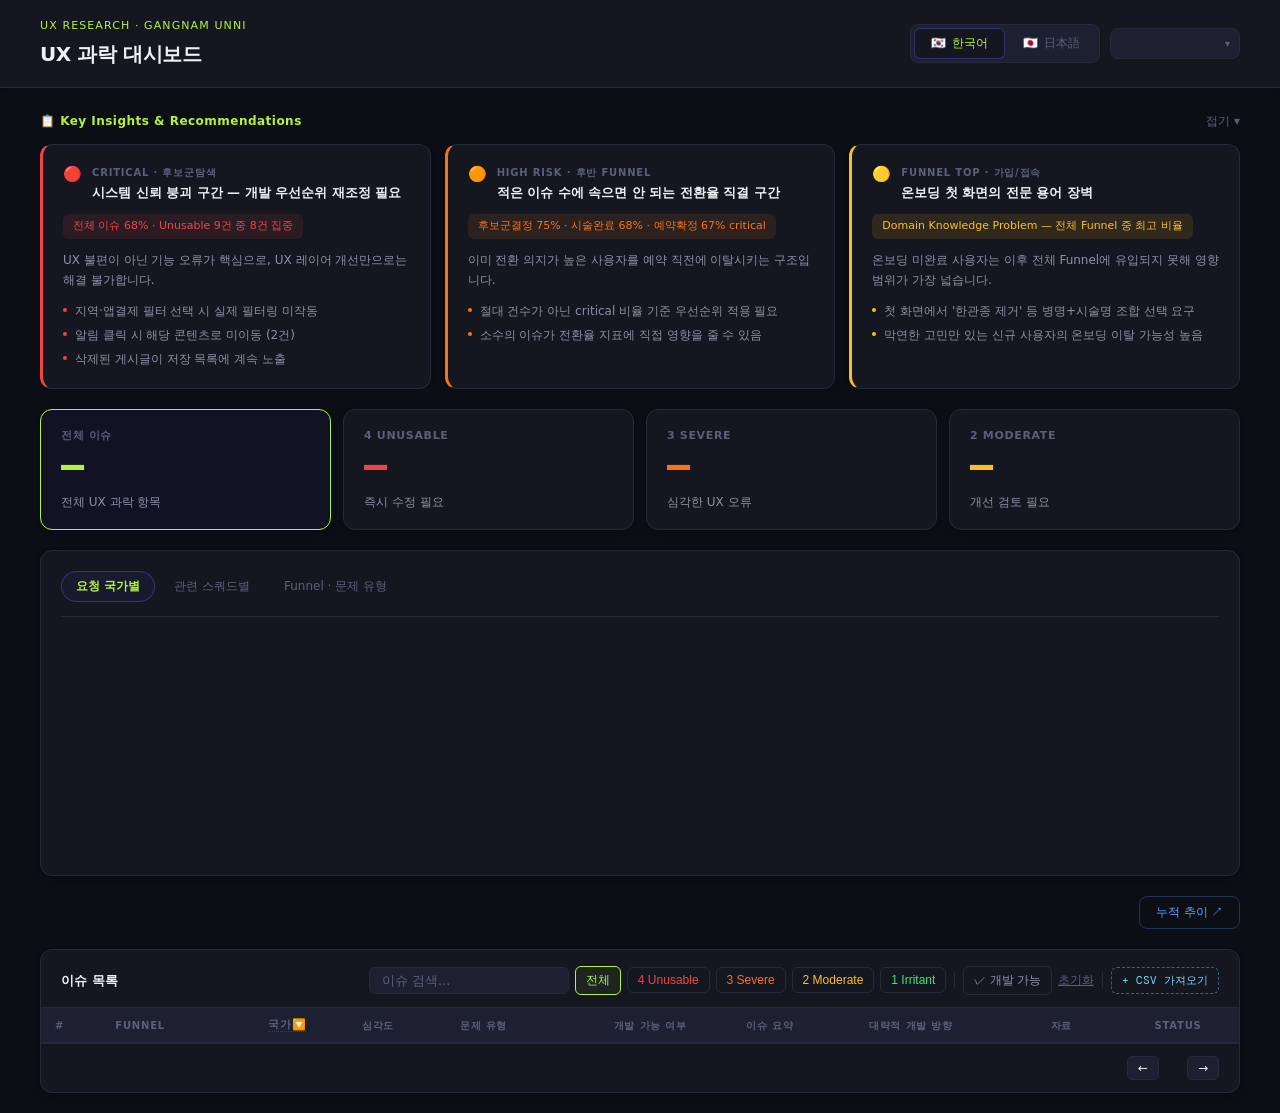
==== commit 8461c7de: "merge Funnel and UX 문제 유형 tabs into single 50/50 split view - Combined '단계별' and '문제 유형별' tabs into " ====
--- a/index.html
+++ b/index.html
@@ -138,8 +138,7 @@
     <div class="chart-tabs">
       <button class="chart-tab-btn active" onclick="switchChartTab('country')" id="tab-country">요청 국가별</button>
       <button class="chart-tab-btn" onclick="switchChartTab('squad')" id="tab-squad">관련 스쿼드별</button>
-      <button class="chart-tab-btn" onclick="switchChartTab('funnel')" id="tab-funnel">Funnel 단계별</button>
-      <button class="chart-tab-btn" onclick="switchChartTab('prob')" id="tab-prob">UX 문제 유형별</button>
+      <button class="chart-tab-btn" onclick="switchChartTab('funnel')" id="tab-funnel">Funnel · 문제 유형</button>
     </div>
 
     <div class="chart-view active" id="view-country">
@@ -151,17 +150,23 @@
     </div>
 
     <div class="chart-view" id="view-funnel">
-      <div class="stack-legend">
-        <div class="legend-item"><div class="legend-dot s4-bg"></div>4 Unusable</div>
-        <div class="legend-item"><div class="legend-dot s3-bg"></div>3 Severe</div>
-        <div class="legend-item"><div class="legend-dot s2-bg"></div>2 Moderate</div>
-        <div class="legend-item"><div class="legend-dot s1-bg"></div>1 Irritant</div>
-      </div>
-      <div class="funnel-bars" id="funnel-bars"></div>
-    </div>
-
-    <div class="chart-view" id="view-prob">
-      <div class="chart-wrap"><canvas id="probChart"></canvas></div>
+      <div class="split-chart-wrap">
+        <div class="split-chart-half">
+          <div class="split-chart-title">Funnel 단계별</div>
+          <div class="stack-legend">
+            <div class="legend-item"><div class="legend-dot s4-bg"></div>4 Unusable</div>
+            <div class="legend-item"><div class="legend-dot s3-bg"></div>3 Severe</div>
+            <div class="legend-item"><div class="legend-dot s2-bg"></div>2 Moderate</div>
+            <div class="legend-item"><div class="legend-dot s1-bg"></div>1 Irritant</div>
+          </div>
+          <div class="funnel-bars" id="funnel-bars"></div>
+        </div>
+        <div class="split-chart-divider"></div>
+        <div class="split-chart-half">
+          <div class="split-chart-title">UX 문제 유형별</div>
+          <div class="chart-wrap" style="height:340px"><canvas id="probChart"></canvas></div>
+        </div>
+      </div>
     </div>
   </div>
 
--- a/style.css
+++ b/style.css
@@ -181,6 +181,17 @@
   body:not(.lang-jp) .chart-tab-btn.active { color: var(--accent); border-color: rgba(99,102,241,0.35); background: rgba(99,102,241,0.06); }
   .chart-view { display: none; }
   .chart-view.active { display: block; }
+  .split-chart-wrap { display: flex; gap: 0; align-items: flex-start; }
+  .split-chart-half { flex: 1; min-width: 0; padding: 0 20px; }
+  .split-chart-half:first-child { padding-left: 0; }
+  .split-chart-half:last-child { padding-right: 0; }
+  .split-chart-divider { width: 1px; background: var(--border); align-self: stretch; flex-shrink: 0; }
+  .split-chart-title { font-size: 11px; font-weight: 600; color: var(--muted); text-transform: uppercase; letter-spacing: 0.08em; margin-bottom: 12px; }
+  @media (max-width: 700px) {
+    .split-chart-wrap { flex-direction: column; gap: 24px; }
+    .split-chart-divider { display: none; }
+    .split-chart-half { padding: 0; }
+  }
   .chart-wrap { position: relative; flex: 1; min-height: 200px; }
   .stack-legend { display: flex; gap: 12px; margin-bottom: 12px; flex-wrap: wrap; }
   .legend-item { display: flex; align-items: center; gap: 5px; font-size: 11px; color: var(--text-secondary); }
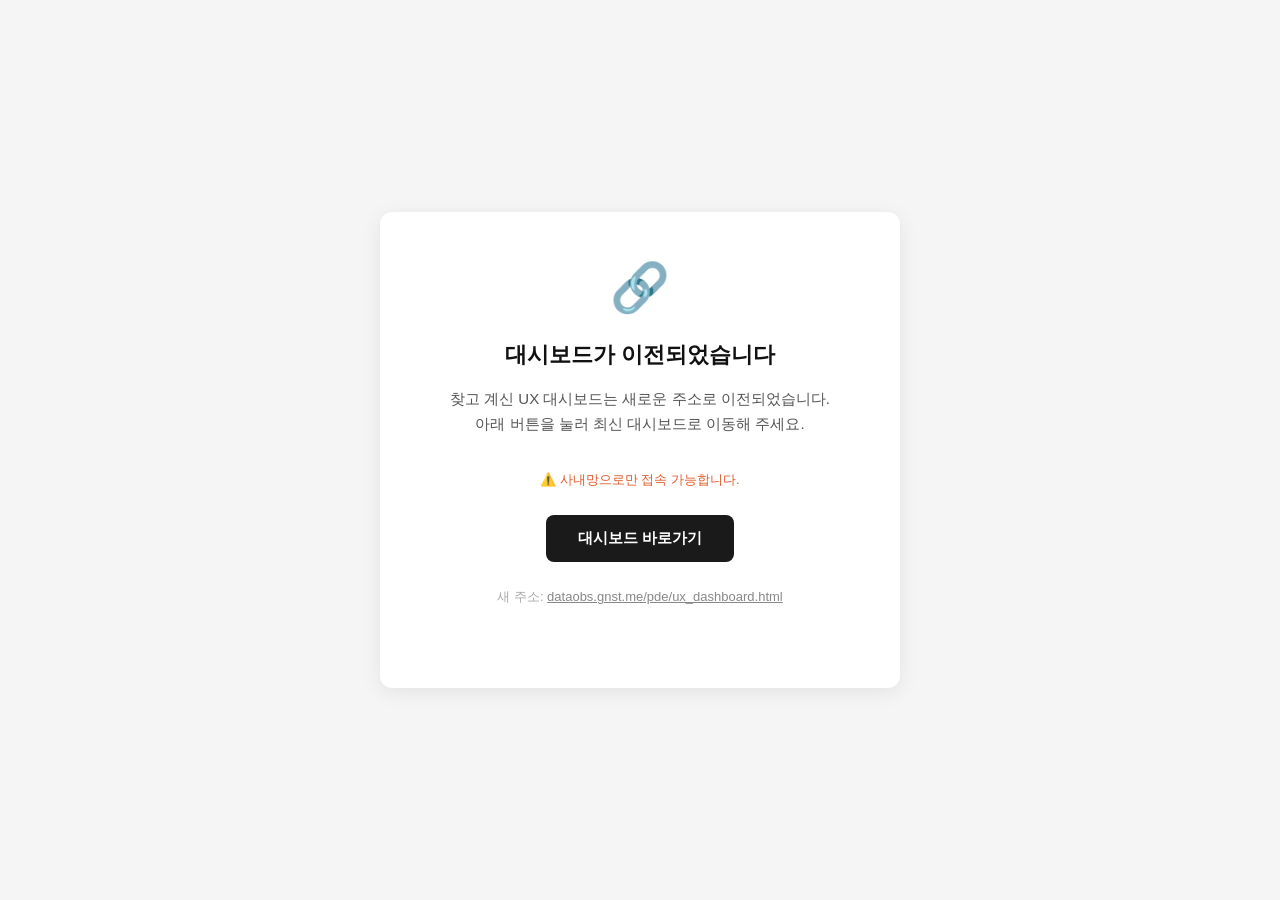
==== commit 6fa0186e: "Add internal network notice to redirect page Co-Authored-By: Claude Sonnet 4.6 <noreply@anthropic.co" ====
--- a/index.html
+++ b/index.html
@@ -1,267 +1,100 @@
 <!DOCTYPE html>
 <html lang="ko">
 <head>
-<meta charset="UTF-8">
-<meta name="viewport" content="width=device-width, initial-scale=1.0">
-<title>UX 과락 대시보드 — 강남언니</title>
-<link rel="preconnect" href="https://fonts.googleapis.com">
-<link href="https://fonts.googleapis.com/css2?family=Noto+Sans+JP:wght@300;400;500;700&family=DM+Mono:wght@400;500&display=swap" rel="stylesheet">
-<link rel="stylesheet" href="https://cdn.jsdelivr.net/gh/orioncactus/pretendard@v1.3.9/dist/web/variable/pretendardvariable.min.css">
-<script src="https://cdnjs.cloudflare.com/ajax/libs/Chart.js/4.4.1/chart.umd.min.js"></script>
-<link rel="stylesheet" href="style.css">
+  <meta charset="UTF-8" />
+  <meta name="viewport" content="width=device-width, initial-scale=1.0" />
+  <title>페이지 이전 안내</title>
+  <style>
+    * {
+      margin: 0;
+      padding: 0;
+      box-sizing: border-box;
+    }
+
+    body {
+      font-family: -apple-system, BlinkMacSystemFont, "Segoe UI", sans-serif;
+      background-color: #f5f5f5;
+      display: flex;
+      align-items: center;
+      justify-content: center;
+      min-height: 100vh;
+      color: #333;
+    }
+
+    .container {
+      background: #fff;
+      border-radius: 12px;
+      padding: 48px 56px;
+      max-width: 520px;
+      width: 90%;
+      text-align: center;
+      box-shadow: 0 4px 20px rgba(0, 0, 0, 0.08);
+    }
+
+    .icon {
+      font-size: 48px;
+      margin-bottom: 24px;
+    }
+
+    h1 {
+      font-size: 22px;
+      font-weight: 700;
+      margin-bottom: 16px;
+      color: #111;
+    }
+
+    p {
+      font-size: 15px;
+      line-height: 1.7;
+      color: #555;
+      margin-bottom: 32px;
+    }
+
+    .btn {
+      display: inline-block;
+      background-color: #1a1a1a;
+      color: #fff;
+      text-decoration: none;
+      padding: 14px 32px;
+      border-radius: 8px;
+      font-size: 15px;
+      font-weight: 600;
+      transition: background-color 0.2s;
+    }
+
+    .btn:hover {
+      background-color: #444;
+    }
+
+    .note {
+      margin-top: 24px;
+      font-size: 13px;
+      color: #aaa;
+    }
+
+    .note a {
+      color: #888;
+      word-break: break-all;
+    }
+  </style>
 </head>
 <body>
-
-<!-- HEADER -->
-<header>
-  <div class="header-left">
-    <div class="header-eyebrow" id="header-eyebrow">UX Research · Gangnam Unni</div>
-    <h1 id="header-title">UX 과락 대시보드</h1>
+  <div class="container">
+    <div class="icon">🔗</div>
+    <h1>대시보드가 이전되었습니다</h1>
+    <p>
+      찾고 계신 UX 대시보드는 새로운 주소로 이전되었습니다.<br />
+      아래 버튼을 눌러 최신 대시보드로 이동해 주세요.
+    </p>
+    <p style="font-size: 13px; color: #e05a2b; margin-bottom: 24px;">
+      ⚠️ 사내망으로만 접속 가능합니다.
+    </p>
+    <a class="btn" href="http://dataobs.gnst.me/pde/ux_dashboard.html" target="_blank">
+      대시보드 바로가기
+    </a>
+    <p class="note">
+      새 주소: <a href="http://dataobs.gnst.me/pde/ux_dashboard.html">dataobs.gnst.me/pde/ux_dashboard.html</a>
+    </p>
   </div>
-  <div class="header-right">
-    <div class="lang-seg">
-      <button class="lang-btn active-kr" id="btn-kr" onclick="setLang('kr')"><span>🇰🇷</span> 한국어</button>
-      <button class="lang-btn" id="btn-jp" onclick="setLang('jp')"><span>🇯🇵</span> 日本語</button>
-    </div>
-    <div class="period-dropdown-wrap">
-      <select class="period-dropdown" id="period-select" onchange="selectPeriod(this.value)"></select>
-      <span class="dropdown-arrow">▾</span>
-    </div>
-  </div>
-</header>
-
-<!-- JP BANNER -->
-<div class="jp-placeholder" id="jp-placeholder">
-  <div class="jp-banner">
-    <div>
-      <div class="jp-banner-text">🗂 日本語版データはまだ登録されていません</div>
-      <div class="jp-banner-sub">데이터 파일을 업로드하면 이 대시보드에 추가할 수 있습니다</div>
-    </div>
-    <div class="jp-upload-hint">+ 다음 분기에 파일 업로드 시 자동 추가</div>
-  </div>
-</div>
-
-<!-- SUMMARY -->
-<div class="summary-section">
-  <div class="summary-header" onclick="toggleSummary()">
-    <div class="summary-header-left">
-      <div class="summary-eyebrow" id="summary-eyebrow">📋 Key Insights &amp; Recommendations</div>
-    </div>
-    <div class="summary-toggle">
-      <span id="summary-toggle-text">접기</span>
-      <span class="summary-toggle-icon" id="summary-toggle-icon">▾</span>
-    </div>
-  </div>
-  <div class="summary-cards" id="summary-cards">
-
-    <!-- CARD 1 -->
-    <div class="summary-card red">
-      <div class="summary-card-header">
-        <div class="summary-icon">🔴</div>
-        <div class="summary-card-titles">
-          <div class="summary-card-label" id="sc1-label">Critical · 후보군탐색</div>
-          <div class="summary-card-title" id="sc1-title">시스템 신뢰 붕괴 구간 — 개발 우선순위 재조정 필요</div>
-        </div>
-      </div>
-      <div class="summary-stat" id="sc1-stat">전체 이슈 68% · Unusable 9건 중 8건 집중</div>
-      <div class="summary-desc" id="sc1-desc">UX 불편이 아닌 기능 오류가 핵심으로, UX 레이어 개선만으로는 해결 불가합니다.</div>
-      <div class="summary-bullets">
-        <div class="summary-bullet"><div class="bullet-dot"></div><span id="sc1-b1">지역·앱결제 필터 선택 시 실제 필터링 미작동</span></div>
-        <div class="summary-bullet"><div class="bullet-dot"></div><span id="sc1-b2">알림 클릭 시 해당 콘텐츠로 미이동 (2건)</span></div>
-        <div class="summary-bullet"><div class="bullet-dot"></div><span id="sc1-b3">삭제된 게시글이 저장 목록에 계속 노출</span></div>
-      </div>
-    </div>
-
-    <!-- CARD 2 -->
-    <div class="summary-card orange">
-      <div class="summary-card-header">
-        <div class="summary-icon">🟠</div>
-        <div class="summary-card-titles">
-          <div class="summary-card-label" id="sc2-label">High Risk · 후반 Funnel</div>
-          <div class="summary-card-title" id="sc2-title">적은 이슈 수에 속으면 안 되는 전환율 직결 구간</div>
-        </div>
-      </div>
-      <div class="summary-stat" id="sc2-stat">후보군결정 75% · 시술완료 68% · 예약확정 67% critical</div>
-      <div class="summary-desc" id="sc2-desc">이미 전환 의지가 높은 사용자를 예약 직전에 이탈시키는 구조입니다.</div>
-      <div class="summary-bullets">
-        <div class="summary-bullet"><div class="bullet-dot"></div><span id="sc2-b1">절대 건수가 아닌 critical 비율 기준 우선순위 적용 필요</span></div>
-        <div class="summary-bullet"><div class="bullet-dot"></div><span id="sc2-b2">소수의 이슈가 전환율 지표에 직접 영향을 줄 수 있음</span></div>
-      </div>
-    </div>
-
-    <!-- CARD 3 -->
-    <div class="summary-card yellow">
-      <div class="summary-card-header">
-        <div class="summary-icon">🟡</div>
-        <div class="summary-card-titles">
-          <div class="summary-card-label" id="sc3-label">Funnel Top · 가입/접속</div>
-          <div class="summary-card-title" id="sc3-title">온보딩 첫 화면의 전문 용어 장벽</div>
-        </div>
-      </div>
-      <div class="summary-stat" id="sc3-stat">Domain Knowledge Problem — 전체 Funnel 중 최고 비율</div>
-      <div class="summary-desc" id="sc3-desc">온보딩 미완료 사용자는 이후 전체 Funnel에 유입되지 못해 영향 범위가 가장 넓습니다.</div>
-      <div class="summary-bullets">
-        <div class="summary-bullet"><div class="bullet-dot"></div><span id="sc3-b1">첫 화면에서 '한관종 제거' 등 병명+시술명 조합 선택 요구</span></div>
-        <div class="summary-bullet"><div class="bullet-dot"></div><span id="sc3-b2">막연한 고민만 있는 신규 사용자의 온보딩 이탈 가능성 높음</span></div>
-      </div>
-    </div>
-
-  </div>
-</div>
-
-<!-- MAIN -->
-<main id="main-content">
-  <div class="kpi-row">
-    <div class="kpi-card active" onclick="filterSeverity('all')" id="kpi-all">
-      <div class="kpi-label" id="kpi-label-all">전체 이슈</div>
-      <div class="kpi-value accent-text" id="kpi-total-val">—</div>
-      <div class="kpi-sub" id="kpi-sub-all">전체 UX 과락 항목</div>
-    </div>
-    <div class="kpi-card" onclick="filterSeverity('4 Unusable')" id="kpi-4">
-      <div class="kpi-label">4 Unusable</div>
-      <div class="kpi-value sev-4" id="kpi-4-val">—</div>
-      <div class="kpi-sub" id="kpi-sub-4">즉시 수정 필요</div>
-    </div>
-    <div class="kpi-card" onclick="filterSeverity('3 Severe')" id="kpi-3">
-      <div class="kpi-label">3 Severe</div>
-      <div class="kpi-value sev-3" id="kpi-3-val">—</div>
-      <div class="kpi-sub" id="kpi-sub-3">심각한 UX 오류</div>
-    </div>
-    <div class="kpi-card" onclick="filterSeverity('2 Moderate')" id="kpi-2">
-      <div class="kpi-label">2 Moderate</div>
-      <div class="kpi-value sev-2" id="kpi-2-val">—</div>
-      <div class="kpi-sub" id="kpi-sub-2">개선 검토 필요</div>
-    </div>
-  </div>
-
-  <div class="chart-card combo-chart-card" id="combo-chart-card">
-    <div class="chart-tabs">
-      <button class="chart-tab-btn active" onclick="switchChartTab('country')" id="tab-country">요청 국가별</button>
-      <button class="chart-tab-btn" onclick="switchChartTab('squad')" id="tab-squad">관련 스쿼드별</button>
-      <button class="chart-tab-btn" onclick="switchChartTab('funnel')" id="tab-funnel">Funnel · 문제 유형</button>
-    </div>
-
-    <div class="chart-view active" id="view-country">
-      <div class="chart-wrap" style="height:220px"><canvas id="countryChart"></canvas></div>
-    </div>
-
-    <div class="chart-view" id="view-squad">
-      <div class="chart-wrap" style="height:220px"><canvas id="squadChart"></canvas></div>
-    </div>
-
-    <div class="chart-view" id="view-funnel">
-      <div class="split-chart-wrap">
-        <div class="split-chart-half">
-          <div class="split-chart-title">Funnel 단계별</div>
-          <div class="stack-legend">
-            <div class="legend-item"><div class="legend-dot s4-bg"></div>4 Unusable</div>
-            <div class="legend-item"><div class="legend-dot s3-bg"></div>3 Severe</div>
-            <div class="legend-item"><div class="legend-dot s2-bg"></div>2 Moderate</div>
-            <div class="legend-item"><div class="legend-dot s1-bg"></div>1 Irritant</div>
-          </div>
-          <div class="funnel-bars" id="funnel-bars"></div>
-        </div>
-        <div class="split-chart-divider"></div>
-        <div class="split-chart-half">
-          <div class="split-chart-title">UX 문제 유형별</div>
-          <div class="chart-wrap" style="height:340px"><canvas id="probChart"></canvas></div>
-        </div>
-      </div>
-    </div>
-  </div>
-
-
-  <div class="trend-toggle-wrap">
-    <button class="trend-toggle-btn" id="trend-toggle-btn" onclick="toggleTrend()">누적 추이 ↗</button>
-  </div>
-  <div class="trend-panel" id="trend-panel"></div>
-
-  <div class="table-card">
-    <div class="table-header">
-      <div class="table-title" id="table-title">이슈 목록</div>
-      <div class="filters">
-        <input class="search-input" id="searchInput" type="text" placeholder="이슈 검색...">
-        <button class="filter-btn active" onclick="filterSeverity('all')" id="fb-all">전체</button>
-        <button class="filter-btn s4-text" onclick="filterSeverity('4 Unusable')" id="fb-4">4 Unusable</button>
-        <button class="filter-btn s3-text" onclick="filterSeverity('3 Severe')" id="fb-3">3 Severe</button>
-        <button class="filter-btn s2-text" onclick="filterSeverity('2 Moderate')" id="fb-2">2 Moderate</button>
-        <button class="filter-btn s1-text" onclick="filterSeverity('1 Irritant')" id="fb-1">1 Irritant</button>
-        <span class="filter-divider"></span>
-        <button class="filter-btn spec-filter-btn" onclick="toggleServerSpec()" id="fb-server-spec">✓ 개발 가능</button>
-        <button class="reset-btn" onclick="resetAll()" id="reset-btn">초기화</button>
-        <span class="filter-divider"></span>
-        <button class="csv-import-btn" onclick="openCsvImport()" title="CSV 파일에서 이슈 가져오기">+ CSV 가져오기</button>
-        <input type="file" id="csv-file-input" accept=".csv" style="display:none" onchange="handleCsvUpload(event)">
-      </div>
-    </div>
-    <table class="issue-table">
-      <thead>
-        <tr>
-          <th>#</th><th id="th-funnel">Funnel</th><th id="th-origin" style="text-align:center;white-space:nowrap;position:relative"><div class="th-origin-wrap"><span class="origin-filter-btn" id="origin-filter-btn" onclick="toggleOriginDropdown(event)"><span id="origin-filter-label">국가</span>🔽</span><div class="origin-filter-dropdown" id="origin-filter-dropdown" style="display:none"><div class="origin-filter-option active" data-val="all" onclick="setOriginFilter('all')">전체</div><div class="origin-filter-option" data-val="kr" onclick="setOriginFilter('kr')">KR</div><div class="origin-filter-option" data-val="jp" onclick="setOriginFilter('jp')">JP</div></div></div></th><th id="th-sev">심각도</th>
-          <th id="th-type">문제 유형</th><th id="th-server-spec" style="text-align:center;white-space:nowrap">개발 가능 여부</th><th id="th-summary">이슈 요약</th><th id="th-dev-dir">대략적 개발 방향</th><th id="th-media">자료</th><th id="th-resolved" style="text-align:center;white-space:nowrap">Status</th>
-        </tr>
-      </thead>
-      <tbody id="issueTableBody"></tbody>
-    </table>
-    <div class="table-footer">
-      <span id="table-count"></span>
-      <div class="page-btns">
-        <button class="page-btn" id="prevBtn" onclick="changePage(-1)">←</button>
-        <span id="page-indicator" class="page-indicator"></span>
-        <button class="page-btn" id="nextBtn" onclick="changePage(1)">→</button>
-      </div>
-    </div>
-  </div>
-</main>
-
-<!-- CSV IMPORT MODAL -->
-<div class="csv-modal-overlay" id="csvModalOverlay" onclick="closeCsvImport(event)">
-  <div class="csv-modal">
-    <div class="csv-modal-title">📥 CSV 이슈 가져오기</div>
-    <div class="csv-modal-desc">CSV 파일을 업로드하면 새 이슈가 대시보드에 추가됩니다.<br>기존 ID와 중복되는 항목은 자동으로 덮어씁니다.</div>
-    <div class="csv-drop-zone" id="csvDropZone" onclick="document.getElementById('csv-file-input').click()">
-      <span class="drop-icon">📂</span>
-      파일을 드래그하거나 클릭해서 업로드<br>
-      <span class="hint-text">지원 형식: .csv (UTF-8)</span>
-    </div>
-    <div class="csv-col-map-info">
-      <b>지원 컬럼 (한국어/영문 헤더 모두 인식)</b><br>
-      번호 / id &nbsp;·&nbsp; 분기 / period &nbsp;·&nbsp; 퍼널 / funnel<br>
-      심각도 / severity &nbsp;·&nbsp; UX 문제 유형 / ux_problem<br>
-      문제 상황 / problem &nbsp;·&nbsp; 이슈 요약 / problem_rewritten<br>
-      관련 URL / related_url &nbsp;·&nbsp; 개발 가능 여부 / server_spec<br>
-      대략적 개발 방향 / dev_direction
-    </div>
-    <div class="csv-modal-actions">
-      <button class="csv-action-btn" onclick="downloadCsvTemplate()">양식 다운로드</button>
-      <button class="csv-action-btn" onclick="closeCsvImportDirect()">닫기</button>
-      <button class="csv-action-btn primary" onclick="document.getElementById('csv-file-input').click()">파일 선택</button>
-    </div>
-  </div>
-</div>
-<div class="csv-toast" id="csvToast"></div>
-
-<!-- MODAL -->
-<div class="modal-overlay" id="modalOverlay" onclick="closeModal(event)">
-  <div class="modal">
-    <div class="modal-header">
-      <button class="modal-close" onclick="closeModalDirect()">✕</button>
-      <div class="modal-id" id="modal-id"></div>
-      <div class="modal-headline" id="modal-headline"></div>
-      <div class="modal-meta" id="modal-meta"></div>
-    </div>
-    <div class="modal-body" id="modal-body"></div>
-  </div>
-</div>
-
-<!-- LIGHTBOX -->
-<div class="lightbox" id="lightbox" onclick="closeLightbox()">
-  <button class="lightbox-close" onclick="closeLightbox()">✕</button>
-  <img id="lightbox-img" src="" alt="">
-</div>
-
-<div class="stack-tooltip" id="stackTooltip"></div>
-
-<script src="dashboard.js"></script>
 </body>
 </html>
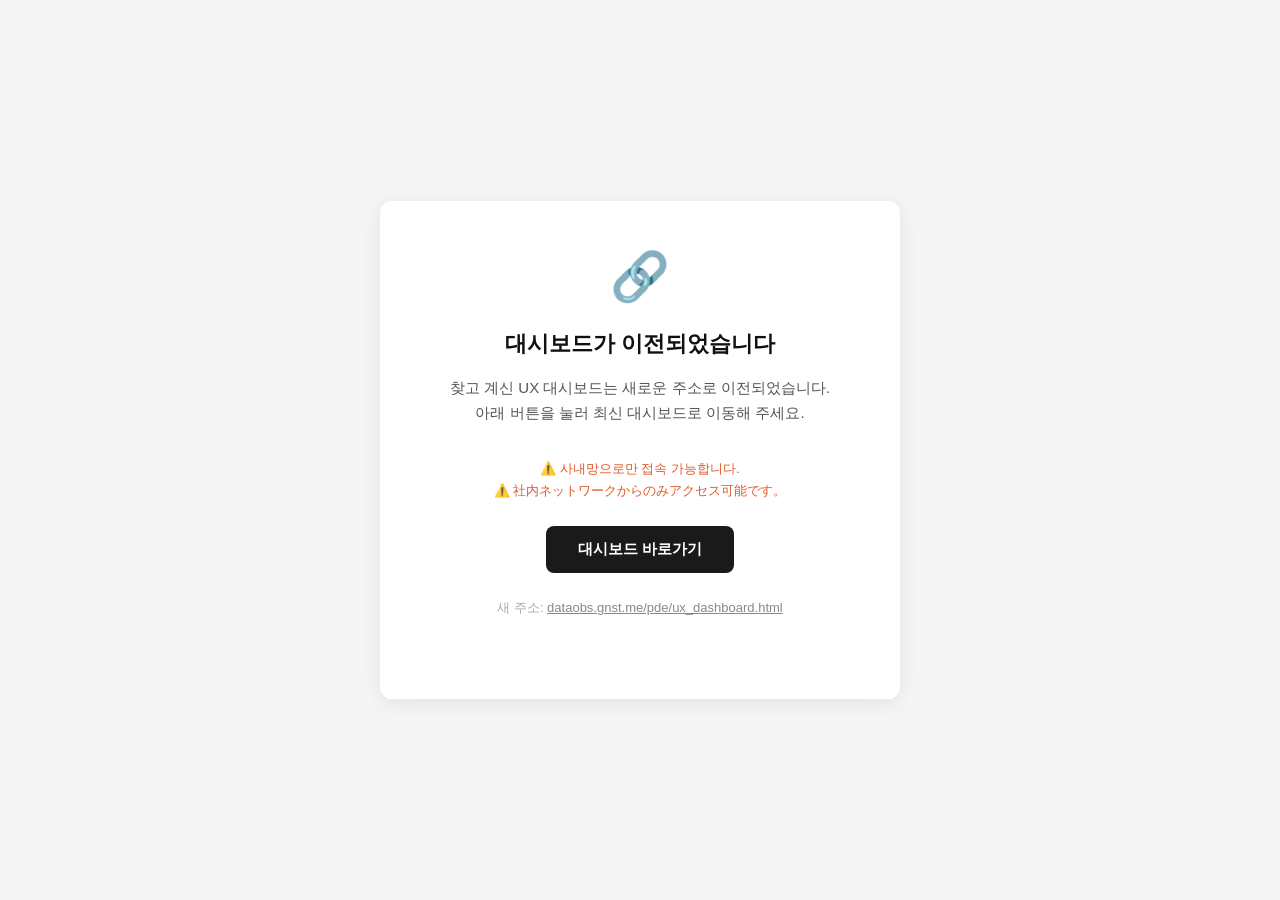
==== commit 1297e927: "Add Japanese translation to internal network notice Co-Authored-By: Claude Sonnet 4.6 <noreply@anthr" ====
--- a/index.html
+++ b/index.html
@@ -87,7 +87,8 @@
       아래 버튼을 눌러 최신 대시보드로 이동해 주세요.
     </p>
     <p style="font-size: 13px; color: #e05a2b; margin-bottom: 24px;">
-      ⚠️ 사내망으로만 접속 가능합니다.
+      ⚠️ 사내망으로만 접속 가능합니다.<br />
+      ⚠️ 社内ネットワークからのみアクセス可能です。
     </p>
     <a class="btn" href="http://dataobs.gnst.me/pde/ux_dashboard.html" target="_blank">
       대시보드 바로가기
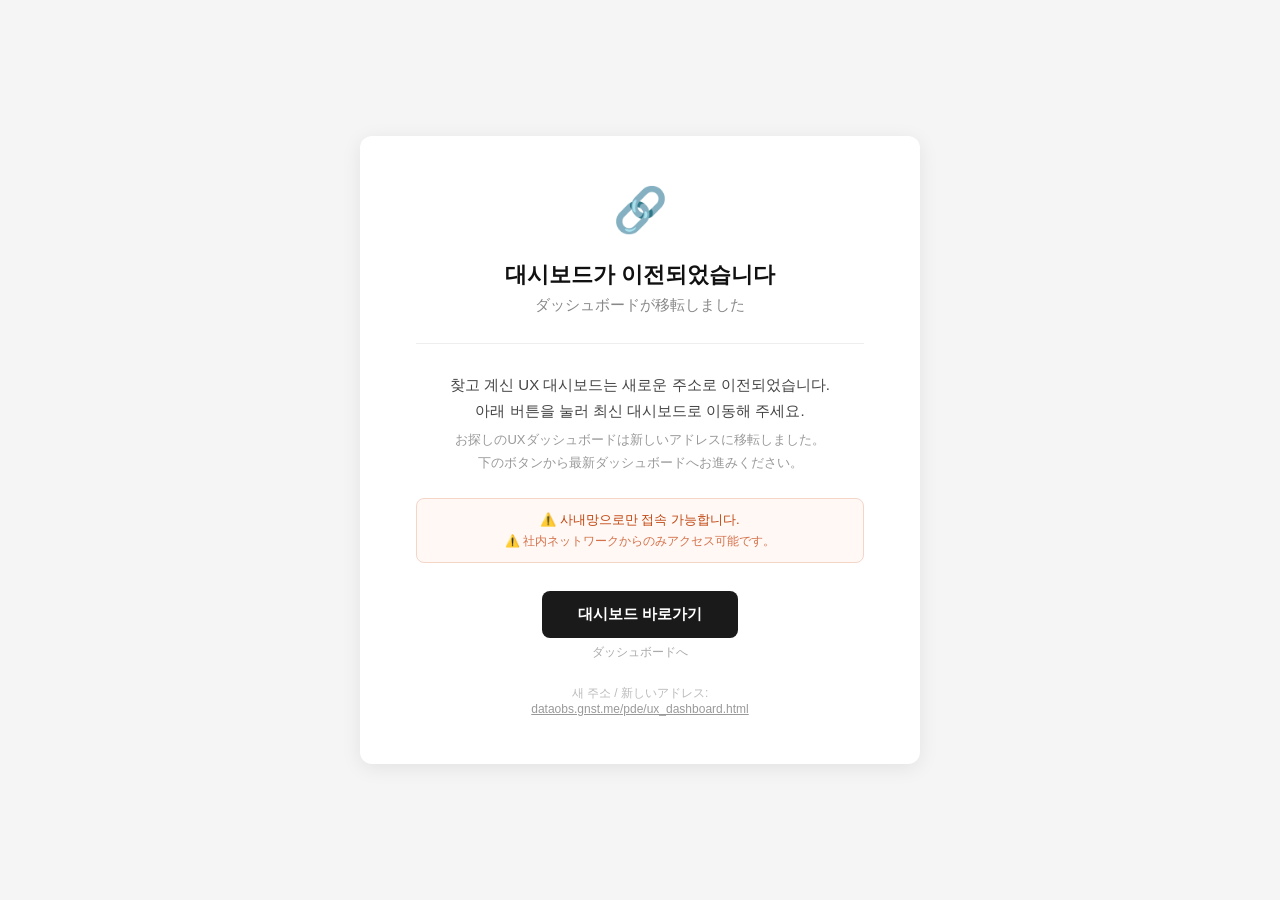
==== commit 3a88efb0: "Add Korean/Japanese bilingual layout to redirect page Co-Authored-By: Claude Sonnet 4.6 <noreply@ant" ====
--- a/index.html
+++ b/index.html
@@ -3,7 +3,7 @@
 <head>
   <meta charset="UTF-8" />
   <meta name="viewport" content="width=device-width, initial-scale=1.0" />
-  <title>페이지 이전 안내</title>
+  <title>페이지 이전 안내 / ページ移転のご案内</title>
   <style>
     * {
       margin: 0;
@@ -12,7 +12,7 @@
     }
 
     body {
-      font-family: -apple-system, BlinkMacSystemFont, "Segoe UI", sans-serif;
+      font-family: -apple-system, BlinkMacSystemFont, "Segoe UI", "Hiragino Sans", sans-serif;
       background-color: #f5f5f5;
       display: flex;
       align-items: center;
@@ -25,29 +25,71 @@
       background: #fff;
       border-radius: 12px;
       padding: 48px 56px;
-      max-width: 520px;
+      max-width: 560px;
       width: 90%;
       text-align: center;
       box-shadow: 0 4px 20px rgba(0, 0, 0, 0.08);
     }
 
     .icon {
-      font-size: 48px;
+      font-size: 44px;
       margin-bottom: 24px;
     }
 
-    h1 {
+    .title-ko {
       font-size: 22px;
       font-weight: 700;
-      margin-bottom: 16px;
       color: #111;
+      margin-bottom: 6px;
     }
 
-    p {
+    .title-jp {
+      font-size: 15px;
+      font-weight: 500;
+      color: #888;
+      margin-bottom: 28px;
+    }
+
+    .divider {
+      border: none;
+      border-top: 1px solid #eee;
+      margin: 0 0 28px;
+    }
+
+    .message {
+      margin-bottom: 24px;
+    }
+
+    .message .ko {
       font-size: 15px;
       line-height: 1.7;
-      color: #555;
-      margin-bottom: 32px;
+      color: #444;
+      margin-bottom: 6px;
+    }
+
+    .message .jp {
+      font-size: 13px;
+      line-height: 1.7;
+      color: #999;
+    }
+
+    .notice {
+      background-color: #fff8f5;
+      border: 1px solid #f5d5c8;
+      border-radius: 8px;
+      padding: 12px 16px;
+      margin-bottom: 28px;
+    }
+
+    .notice .ko {
+      font-size: 13px;
+      color: #c0440e;
+      margin-bottom: 4px;
+    }
+
+    .notice .jp {
+      font-size: 12px;
+      color: #d4714a;
     }
 
     .btn {
@@ -55,25 +97,33 @@
       background-color: #1a1a1a;
       color: #fff;
       text-decoration: none;
-      padding: 14px 32px;
+      padding: 14px 36px;
       border-radius: 8px;
       font-size: 15px;
       font-weight: 600;
       transition: background-color 0.2s;
+      margin-bottom: 6px;
     }
 
     .btn:hover {
       background-color: #444;
     }
 
+    .btn-jp {
+      display: block;
+      font-size: 12px;
+      font-weight: 400;
+      color: #aaa;
+      margin-bottom: 24px;
+    }
+
     .note {
-      margin-top: 24px;
-      font-size: 13px;
-      color: #aaa;
+      font-size: 12px;
+      color: #bbb;
     }
 
     .note a {
-      color: #888;
+      color: #999;
       word-break: break-all;
     }
   </style>
@@ -81,21 +131,29 @@
 <body>
   <div class="container">
     <div class="icon">🔗</div>
-    <h1>대시보드가 이전되었습니다</h1>
-    <p>
-      찾고 계신 UX 대시보드는 새로운 주소로 이전되었습니다.<br />
-      아래 버튼을 눌러 최신 대시보드로 이동해 주세요.
-    </p>
-    <p style="font-size: 13px; color: #e05a2b; margin-bottom: 24px;">
-      ⚠️ 사내망으로만 접속 가능합니다.<br />
-      ⚠️ 社内ネットワークからのみアクセス可能です。
-    </p>
-    <a class="btn" href="http://dataobs.gnst.me/pde/ux_dashboard.html" target="_blank">
-      대시보드 바로가기
-    </a>
-    <p class="note">
-      새 주소: <a href="http://dataobs.gnst.me/pde/ux_dashboard.html">dataobs.gnst.me/pde/ux_dashboard.html</a>
-    </p>
+
+    <div class="title-ko">대시보드가 이전되었습니다</div>
+    <div class="title-jp">ダッシュボードが移転しました</div>
+
+    <hr class="divider" />
+
+    <div class="message">
+      <div class="ko">찾고 계신 UX 대시보드는 새로운 주소로 이전되었습니다.<br />아래 버튼을 눌러 최신 대시보드로 이동해 주세요.</div>
+      <div class="jp">お探しのUXダッシュボードは新しいアドレスに移転しました。<br />下のボタンから最新ダッシュボードへお進みください。</div>
+    </div>
+
+    <div class="notice">
+      <div class="ko">⚠️ 사내망으로만 접속 가능합니다.</div>
+      <div class="jp">⚠️ 社内ネットワークからのみアクセス可能です。</div>
+    </div>
+
+    <a class="btn" href="http://dataobs.gnst.me/pde/ux_dashboard.html" target="_blank">대시보드 바로가기</a>
+    <span class="btn-jp">ダッシュボードへ</span>
+
+    <div class="note">
+      새 주소 / 新しいアドレス:<br />
+      <a href="http://dataobs.gnst.me/pde/ux_dashboard.html">dataobs.gnst.me/pde/ux_dashboard.html</a>
+    </div>
   </div>
 </body>
 </html>
